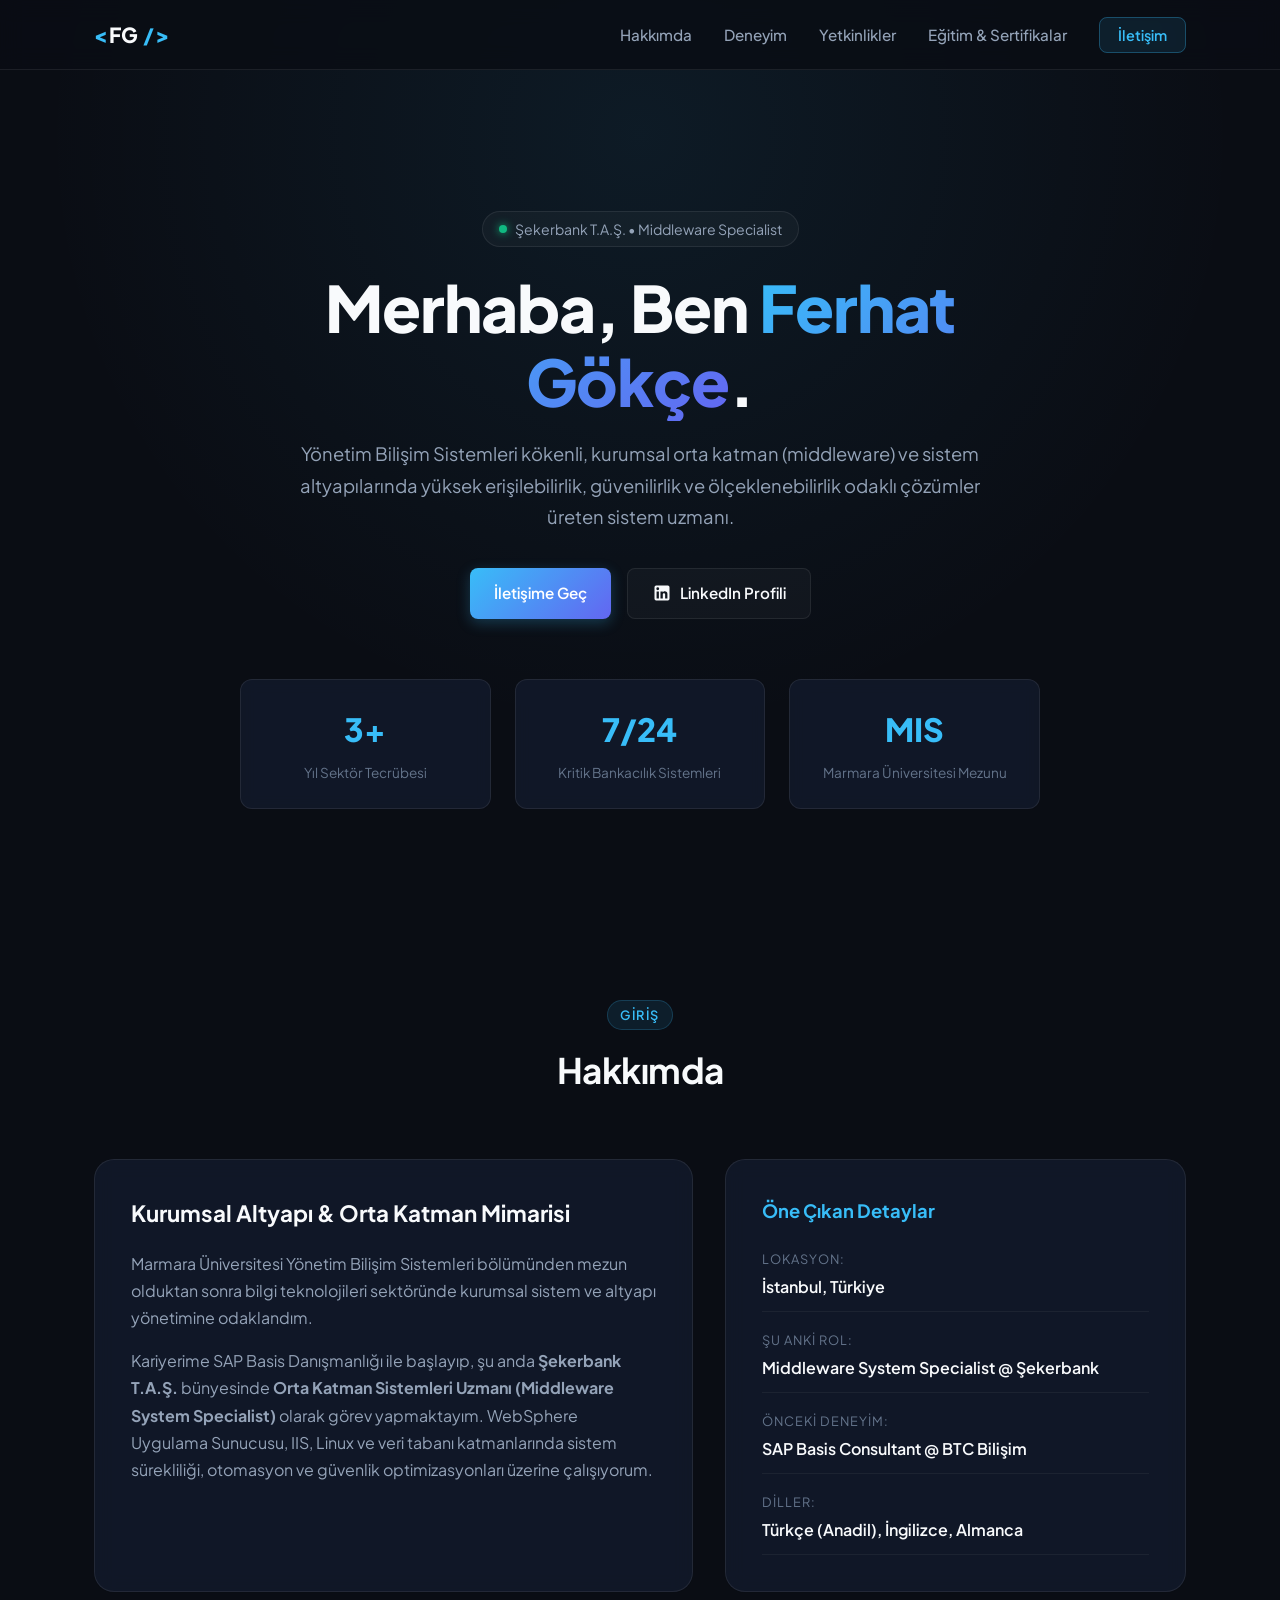
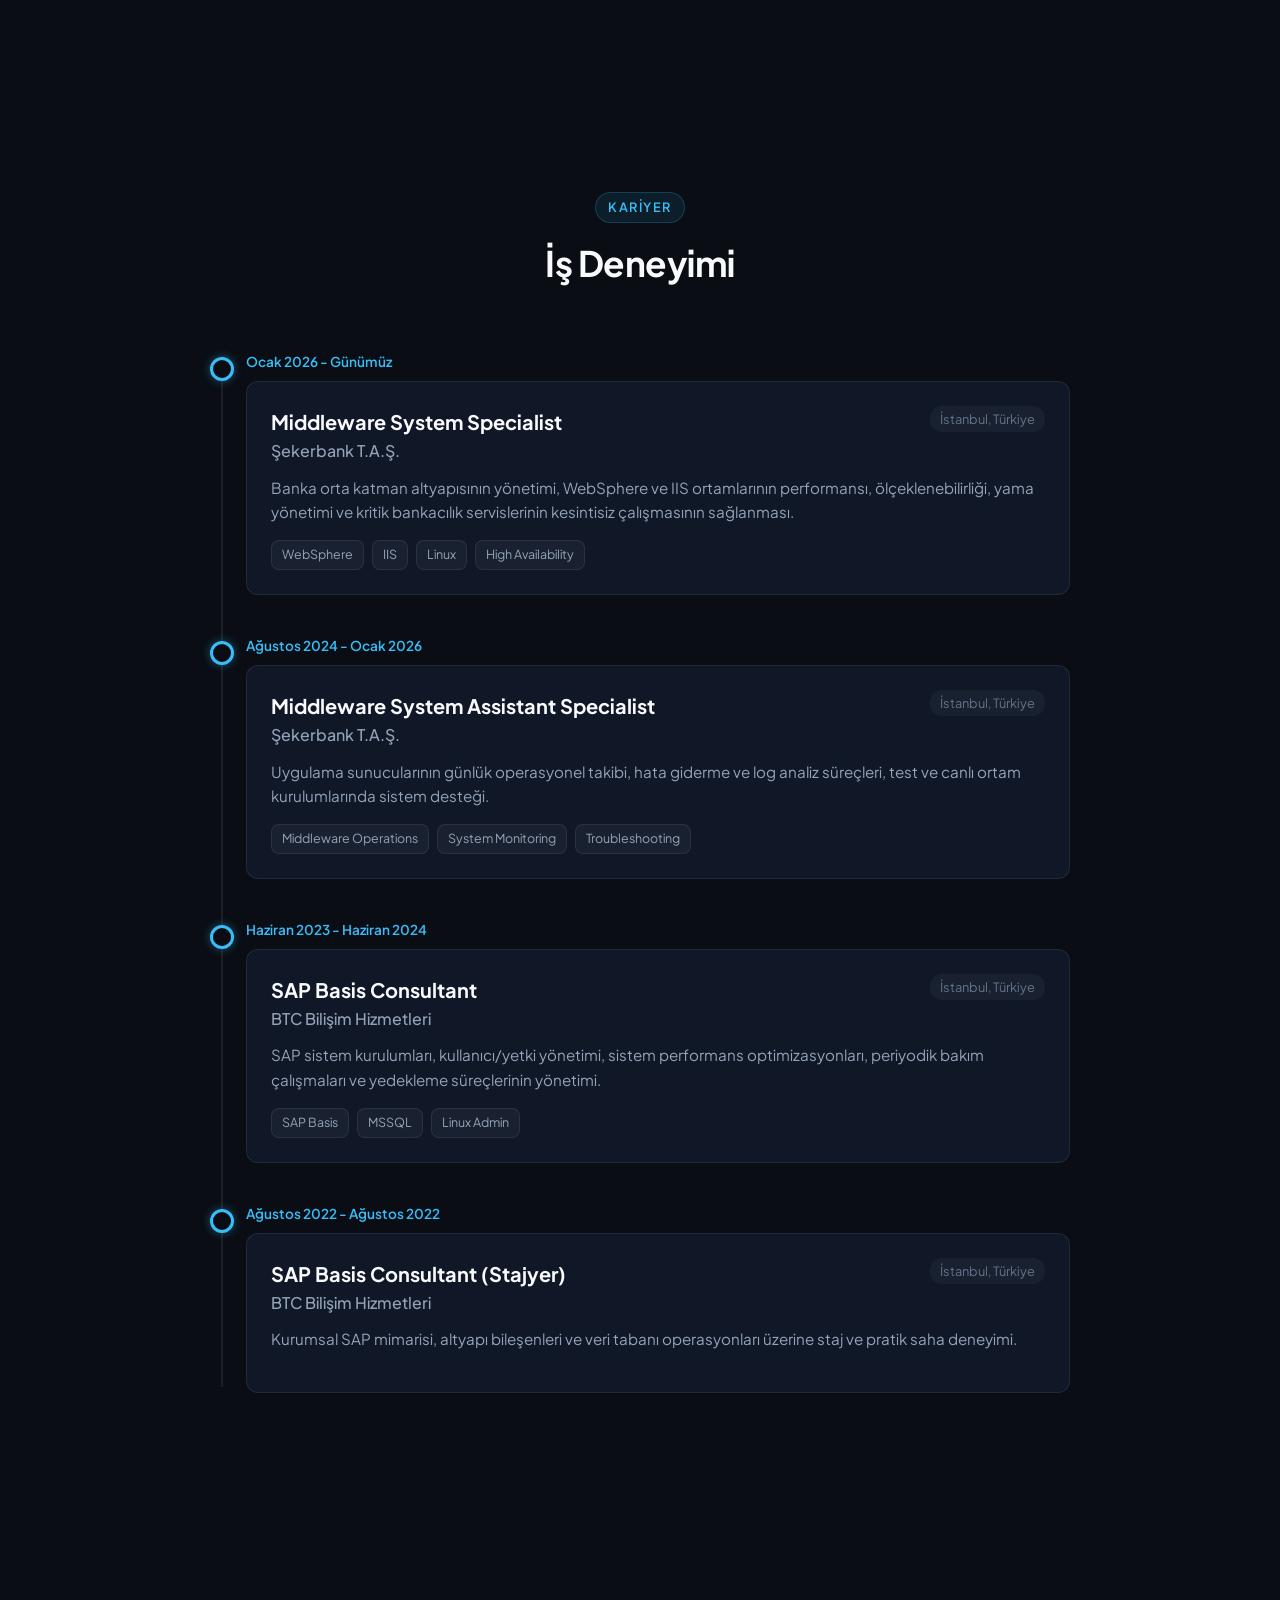
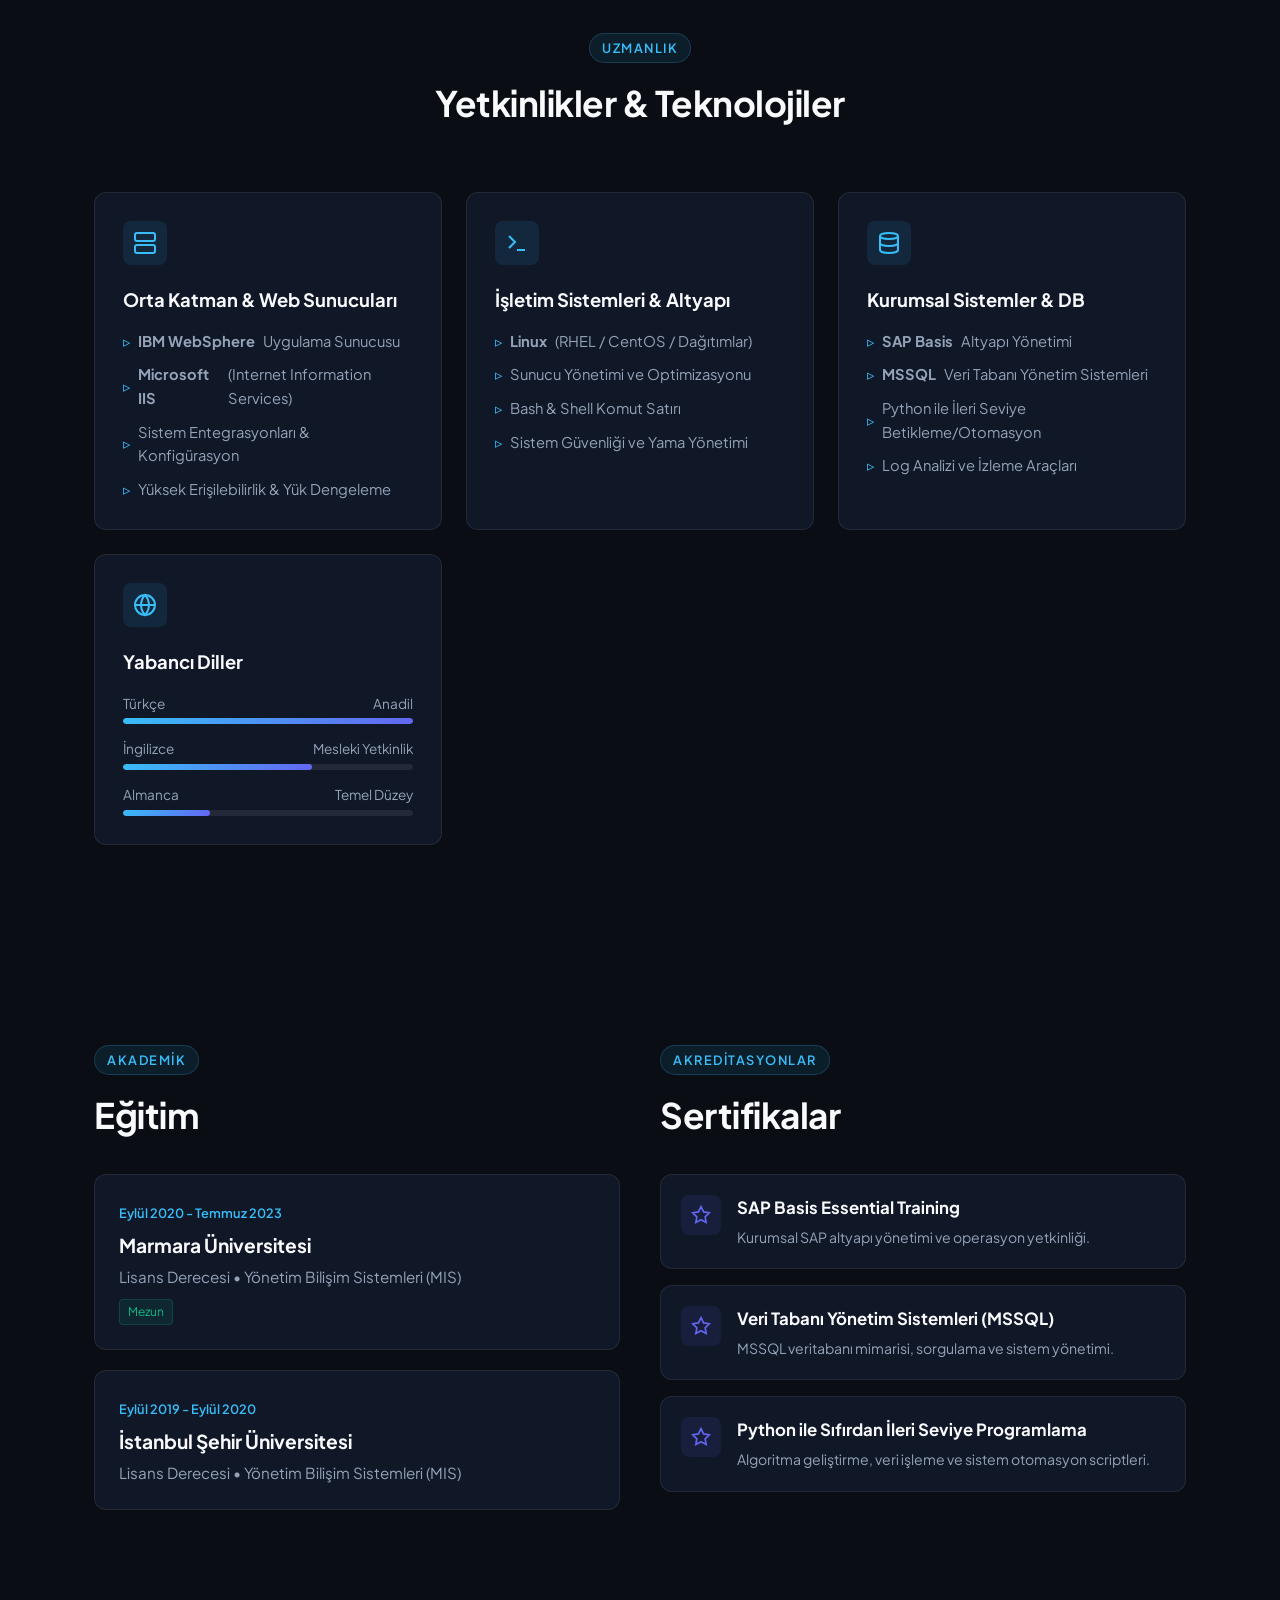
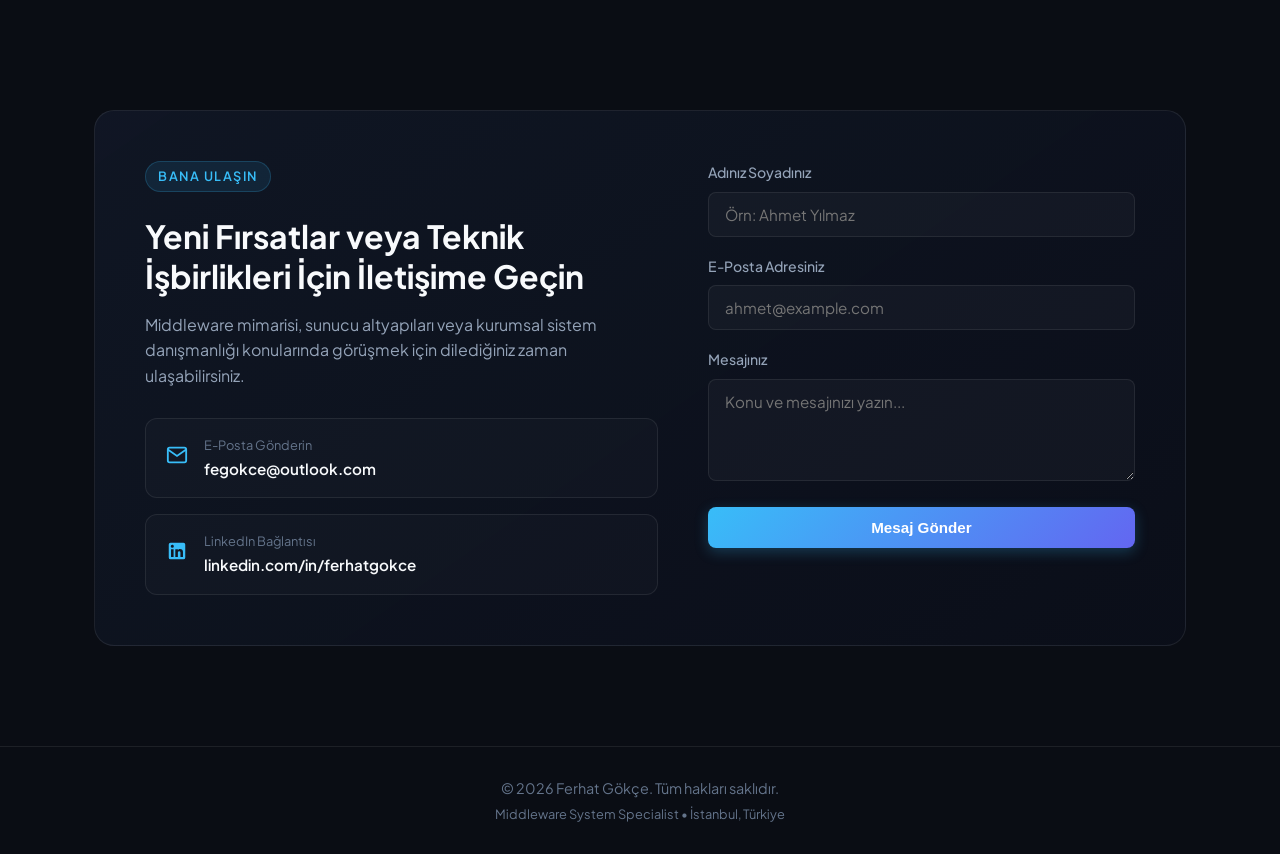
==== index.html @ 869f9108 "Add files via upload" ====
<!doctype html>
<html lang="tr">
  <head>
    <meta charset="UTF-8" />
    <meta name="viewport" content="width=device-width, initial-scale=1.0" />
    <title>Ferhat Gökçe | Middleware System Specialist</title>
    <meta
      name="description"
      content="Ferhat Gökçe - Middleware System Specialist & Altyapı Çözümleri Portfolyosu"
    />
    <link rel="stylesheet" href="style.css" />
    <link rel="preconnect" href="https://fonts.googleapis.com" />
    <link rel="preconnect" href="https://fonts.gstatic.com" crossorigin />
    <link
      href="https://fonts.googleapis.com/css2?family=Plus+Jakarta+Sans:wght@300;400;500;600;700;800&display=swap"
      rel="stylesheet"
    />
  </head>
  <body>
    <!-- Gezinme Çubuğu -->
    <header class="navbar" id="navbar">
      <div class="nav-container">
        <a href="#hero" class="logo">
          <span class="logo-accent">&lt;</span>FG<span class="logo-accent">
            /&gt;</span
          >
        </a>

        <nav class="nav-menu" id="nav-menu">
          <ul class="nav-list">
            <li><a href="#about" class="nav-link">Hakkımda</a></li>
            <li><a href="#experience" class="nav-link">Deneyim</a></li>
            <li><a href="#skills" class="nav-link">Yetkinlikler</a></li>
            <li>
              <a href="#education" class="nav-link">Eğitim & Sertifikalar</a>
            </li>
            <li><a href="#contact" class="nav-btn">İletişim</a></li>
          </ul>
        </nav>

        <button
          class="mobile-toggle"
          id="mobile-toggle"
          aria-label="Menüyü Aç/Kapat"
        >
          <span></span>
          <span></span>
          <span></span>
        </button>
      </div>
    </header>

    <!-- Giriş (Hero) Bölümü -->
    <section class="hero" id="hero">
      <div class="container hero-content">
        <div class="badge">
          <span class="badge-dot"></span> Şekerbank T.A.Ş. • Middleware
          Specialist
        </div>
        <h1 class="hero-title">
          Merhaba, Ben <span class="gradient-text">Ferhat Gökçe</span>.
        </h1>
        <p class="hero-subtitle">
          Yönetim Bilişim Sistemleri kökenli, kurumsal orta katman (middleware)
          ve sistem altyapılarında yüksek erişilebilirlik, güvenilirlik ve
          ölçeklenebilirlik odaklı çözümler üreten sistem uzmanı.
        </p>
        <div class="hero-actions">
          <a href="#contact" class="btn btn-primary">İletişime Geç</a>
          <a
            href="https://www.linkedin.com/in/ferhatgokce"
            target="_blank"
            rel="noopener noreferrer"
            class="btn btn-outline"
          >
            <svg width="20" height="20" viewBox="0 0 24 24" fill="currentColor">
              <path
                d="M19 3a2 2 0 0 1 2 2v14a2 2 0 0 1-2 2H5a2 2 0 0 1-2-2V5a2 2 0 0 1 2-2h14m-.5 15.5v-5.3a3.26 3.26 0 0 0-3.26-3.26c-.85 0-1.84.52-2.28 1.3v-1.11h-2.79v8.37h2.79v-4.93c0-.77.62-1.4 1.39-1.4a1.4 1.4 0 0 1 1.4 1.4v4.93h2.75M6.88 8.56a1.68 1.68 0 0 0 1.68-1.68c0-.93-.75-1.69-1.68-1.69a1.69 1.69 0 0 0-1.69 1.69c0 .93.76 1.68 1.69 1.68m1.39 9.94v-8.37H5.5v8.37h2.77z"
              />
            </svg>
            LinkedIn Profili
          </a>
        </div>
        <div class="hero-metrics">
          <div class="metric-card">
            <span class="metric-num">3+</span>
            <span class="metric-label">Yıl Sektör Tecrübesi</span>
          </div>
          <div class="metric-card">
            <span class="metric-num">7/24</span>
            <span class="metric-label">Kritik Bankacılık Sistemleri</span>
          </div>
          <div class="metric-card">
            <span class="metric-num">MIS</span>
            <span class="metric-label">Marmara Üniversitesi Mezunu</span>
          </div>
        </div>
      </div>
    </section>

    <!-- Hakkımda Bölümü -->
    <section class="section about" id="about">
      <div class="container">
        <div class="section-header">
          <span class="section-badge">Giriş</span>
          <h2 class="section-title">Hakkımda</h2>
        </div>
        <div class="about-grid">
          <div class="about-card highlight-card">
            <div class="card-glow"></div>
            <h3>Kurumsal Altyapı & Orta Katman Mimarisi</h3>
            <p>
              Marmara Üniversitesi Yönetim Bilişim Sistemleri bölümünden mezun
              olduktan sonra bilgi teknolojileri sektöründe kurumsal sistem ve
              altyapı yönetimine odaklandım.
            </p>
            <p>
              Kariyerime SAP Basis Danışmanlığı ile başlayıp, şu anda
              <strong>Şekerbank T.A.Ş.</strong> bünyesinde
              <strong
                >Orta Katman Sistemleri Uzmanı (Middleware System
                Specialist)</strong
              >
              olarak görev yapmaktayım. WebSphere Uygulama Sunucusu, IIS, Linux
              ve veri tabanı katmanlarında sistem sürekliliği, otomasyon ve
              güvenlik optimizasyonları üzerine çalışıyorum.
            </p>
          </div>
          <div class="about-card meta-card">
            <h4>Öne Çıkan Detaylar</h4>
            <ul class="meta-list">
              <li>
                <span class="meta-label">Lokasyon:</span>
                <span class="meta-value">İstanbul, Türkiye</span>
              </li>
              <li>
                <span class="meta-label">Şu Anki Rol:</span>
                <span class="meta-value"
                  >Middleware System Specialist @ Şekerbank</span
                >
              </li>
              <li>
                <span class="meta-label">Önceki Deneyim:</span>
                <span class="meta-value"
                  >SAP Basis Consultant @ BTC Bilişim</span
                >
              </li>
              <li>
                <span class="meta-label">Diller:</span>
                <span class="meta-value"
                  >Türkçe (Anadil), İngilizce, Almanca</span
                >
              </li>
            </ul>
          </div>
        </div>
      </div>
    </section>

    <!-- Deneyim Bölümü -->
    <section class="section experience" id="experience">
      <div class="container">
        <div class="section-header">
          <span class="section-badge">Kariyer</span>
          <h2 class="section-title">İş Deneyimi</h2>
        </div>

        <div class="timeline">
          <!-- Pozisyon 1 -->
          <div class="timeline-item">
            <div class="timeline-dot"></div>
            <div class="timeline-date">Ocak 2026 - Günümüz</div>
            <div class="timeline-card">
              <div class="timeline-header">
                <div>
                  <h3 class="role-title">Middleware System Specialist</h3>
                  <h4 class="company-name">Şekerbank T.A.Ş.</h4>
                </div>
                <span class="location-tag">İstanbul, Türkiye</span>
              </div>
              <p class="role-desc">
                Banka orta katman altyapısının yönetimi, WebSphere ve IIS
                ortamlarının performansı, ölçeklenebilirliği, yama yönetimi ve
                kritik bankacılık servislerinin kesintisiz çalışmasının
                sağlanması.
              </p>
              <div class="tag-cloud">
                <span>WebSphere</span>
                <span>IIS</span>
                <span>Linux</span>
                <span>High Availability</span>
              </div>
            </div>
          </div>

          <!-- Pozisyon 2 -->
          <div class="timeline-item">
            <div class="timeline-dot"></div>
            <div class="timeline-date">Ağustos 2024 - Ocak 2026</div>
            <div class="timeline-card">
              <div class="timeline-header">
                <div>
                  <h3 class="role-title">
                    Middleware System Assistant Specialist
                  </h3>
                  <h4 class="company-name">Şekerbank T.A.Ş.</h4>
                </div>
                <span class="location-tag">İstanbul, Türkiye</span>
              </div>
              <p class="role-desc">
                Uygulama sunucularının günlük operasyonel takibi, hata giderme
                ve log analiz süreçleri, test ve canlı ortam kurulumlarında
                sistem desteği.
              </p>
              <div class="tag-cloud">
                <span>Middleware Operations</span>
                <span>System Monitoring</span>
                <span>Troubleshooting</span>
              </div>
            </div>
          </div>

          <!-- Pozisyon 3 -->
          <div class="timeline-item">
            <div class="timeline-dot"></div>
            <div class="timeline-date">Haziran 2023 - Haziran 2024</div>
            <div class="timeline-card">
              <div class="timeline-header">
                <div>
                  <h3 class="role-title">SAP Basis Consultant</h3>
                  <h4 class="company-name">BTC Bilişim Hizmetleri</h4>
                </div>
                <span class="location-tag">İstanbul, Türkiye</span>
              </div>
              <p class="role-desc">
                SAP sistem kurulumları, kullanıcı/yetki yönetimi, sistem
                performans optimizasyonları, periyodik bakım çalışmaları ve
                yedekleme süreçlerinin yönetimi.
              </p>
              <div class="tag-cloud">
                <span>SAP Basis</span>
                <span>MSSQL</span>
                <span>Linux Admin</span>
              </div>
            </div>
          </div>

          <!-- Pozisyon 4 -->
          <div class="timeline-item">
            <div class="timeline-dot"></div>
            <div class="timeline-date">Ağustos 2022 - Ağustos 2022</div>
            <div class="timeline-card">
              <div class="timeline-header">
                <div>
                  <h3 class="role-title">SAP Basis Consultant (Stajyer)</h3>
                  <h4 class="company-name">BTC Bilişim Hizmetleri</h4>
                </div>
                <span class="location-tag">İstanbul, Türkiye</span>
              </div>
              <p class="role-desc">
                Kurumsal SAP mimarisi, altyapı bileşenleri ve veri tabanı
                operasyonları üzerine staj ve pratik saha deneyimi.
              </p>
            </div>
          </div>
        </div>
      </div>
    </section>

    <!-- Yetkinlikler Bölümü -->
    <section class="section skills" id="skills">
      <div class="container">
        <div class="section-header">
          <span class="section-badge">Uzmanlık</span>
          <h2 class="section-title">Yetkinlikler & Teknolojiler</h2>
        </div>

        <div class="skills-grid">
          <div class="skill-group">
            <div class="skill-icon">
              <svg
                width="24"
                height="24"
                fill="none"
                stroke="currentColor"
                stroke-width="2"
                viewBox="0 0 24 24"
              >
                <rect x="2" y="2" width="20" height="8" rx="2" ry="2"></rect>
                <rect x="2" y="14" width="20" height="8" rx="2" ry="2"></rect>
                <line x1="6" y1="6" x2="6.01" y2="6"></line>
                <line x1="6" y1="18" x2="6.01" y2="18"></line>
              </svg>
            </div>
            <h3>Orta Katman & Web Sunucuları</h3>
            <ul class="skill-items">
              <li><strong>IBM WebSphere</strong> Uygulama Sunucusu</li>
              <li>
                <strong>Microsoft IIS</strong> (Internet Information Services)
              </li>
              <li>Sistem Entegrasyonları & Konfigürasyon</li>
              <li>Yüksek Erişilebilirlik & Yük Dengeleme</li>
            </ul>
          </div>

          <div class="skill-group">
            <div class="skill-icon">
              <svg
                width="24"
                height="24"
                fill="none"
                stroke="currentColor"
                stroke-width="2"
                viewBox="0 0 24 24"
              >
                <path d="M4 17l6-6-6-6M12 19h8"></path>
              </svg>
            </div>
            <h3>İşletim Sistemleri & Altyapı</h3>
            <ul class="skill-items">
              <li><strong>Linux</strong> (RHEL / CentOS / Dağıtımlar)</li>
              <li>Sunucu Yönetimi ve Optimizasyonu</li>
              <li>Bash & Shell Komut Satırı</li>
              <li>Sistem Güvenliği ve Yama Yönetimi</li>
            </ul>
          </div>

          <div class="skill-group">
            <div class="skill-icon">
              <svg
                width="24"
                height="24"
                fill="none"
                stroke="currentColor"
                stroke-width="2"
                viewBox="0 0 24 24"
              >
                <ellipse cx="12" cy="5" rx="9" ry="3"></ellipse>
                <path d="M21 12c0 1.66-4 3-9 3s-9-1.34-9-3"></path>
                <path d="M3 5v14c0 1.66 4 3 9 3s9-1.34 9-3V5"></path>
              </svg>
            </div>
            <h3>Kurumsal Sistemler & DB</h3>
            <ul class="skill-items">
              <li><strong>SAP Basis</strong> Altyapı Yönetimi</li>
              <li><strong>MSSQL</strong> Veri Tabanı Yönetim Sistemleri</li>
              <li>Python ile İleri Seviye Betikleme/Otomasyon</li>
              <li>Log Analizi ve İzleme Araçları</li>
            </ul>
          </div>

          <div class="skill-group">
            <div class="skill-icon">
              <svg
                width="24"
                height="24"
                fill="none"
                stroke="currentColor"
                stroke-width="2"
                viewBox="0 0 24 24"
              >
                <circle cx="12" cy="12" r="10"></circle>
                <line x1="2" y1="12" x2="22" y2="12"></line>
                <path
                  d="M12 2a15.3 15.3 0 0 1 4 10 15.3 15.3 0 0 1-4 10 15.3 15.3 0 0 1-4-10 15.3 15.3 0 0 1 4-10z"
                ></path>
              </svg>
            </div>
            <h3>Yabancı Diller</h3>
            <div class="language-bars">
              <div class="lang-item">
                <div class="lang-info">
                  <span>Türkçe</span>
                  <span>Anadil</span>
                </div>
                <div class="progress-bar">
                  <div class="fill" style="width: 100%"></div>
                </div>
              </div>
              <div class="lang-item">
                <div class="lang-info">
                  <span>İngilizce</span>
                  <span>Mesleki Yetkinlik</span>
                </div>
                <div class="progress-bar">
                  <div class="fill" style="width: 65%"></div>
                </div>
              </div>
              <div class="lang-item">
                <div class="lang-info">
                  <span>Almanca</span>
                  <span>Temel Düzey</span>
                </div>
                <div class="progress-bar">
                  <div class="fill" style="width: 30%"></div>
                </div>
              </div>
            </div>
          </div>
        </div>
      </div>
    </section>

    <!-- Eğitim ve Sertifikalar Bölümü -->
    <section class="section education" id="education">
      <div class="container">
        <div class="edu-grid">
          <!-- Eğitim -->
          <div class="edu-column">
            <div class="section-header align-left">
              <span class="section-badge">Akademik</span>
              <h2 class="section-title">Eğitim</h2>
            </div>
            <div class="edu-cards">
              <div class="edu-card">
                <span class="edu-period">Eylül 2020 - Temmuz 2023</span>
                <h3>Marmara Üniversitesi</h3>
                <p class="edu-degree">
                  Lisans Derecesi • Yönetim Bilişim Sistemleri (MIS)
                </p>
                <span class="edu-badge">Mezun</span>
              </div>
              <div class="edu-card">
                <span class="edu-period">Eylül 2019 - Eylül 2020</span>
                <h3>İstanbul Şehir Üniversitesi</h3>
                <p class="edu-degree">
                  Lisans Derecesi • Yönetim Bilişim Sistemleri (MIS)
                </p>
              </div>
            </div>
          </div>

          <!-- Sertifikalar -->
          <div class="edu-column">
            <div class="section-header align-left">
              <span class="section-badge">Akreditasyonlar</span>
              <h2 class="section-title">Sertifikalar</h2>
            </div>
            <div class="cert-list">
              <div class="cert-item">
                <div class="cert-icon">
                  <svg
                    width="20"
                    height="20"
                    fill="none"
                    stroke="currentColor"
                    stroke-width="2"
                    viewBox="0 0 24 24"
                  >
                    <path
                      d="M12 2l3.09 6.26L22 9.27l-5 4.87 1.18 6.88L12 17.77l-6.18 3.25L7 14.14 2 9.27l6.91-1.01L12 2z"
                    ></path>
                  </svg>
                </div>
                <div>
                  <h4>SAP Basis Essential Training</h4>
                  <p>Kurumsal SAP altyapı yönetimi ve operasyon yetkinliği.</p>
                </div>
              </div>
              <div class="cert-item">
                <div class="cert-icon">
                  <svg
                    width="20"
                    height="20"
                    fill="none"
                    stroke="currentColor"
                    stroke-width="2"
                    viewBox="0 0 24 24"
                  >
                    <path
                      d="M12 2l3.09 6.26L22 9.27l-5 4.87 1.18 6.88L12 17.77l-6.18 3.25L7 14.14 2 9.27l6.91-1.01L12 2z"
                    ></path>
                  </svg>
                </div>
                <div>
                  <h4>Veri Tabanı Yönetim Sistemleri (MSSQL)</h4>
                  <p>
                    MSSQL veritabanı mimarisi, sorgulama ve sistem yönetimi.
                  </p>
                </div>
              </div>
              <div class="cert-item">
                <div class="cert-icon">
                  <svg
                    width="20"
                    height="20"
                    fill="none"
                    stroke="currentColor"
                    stroke-width="2"
                    viewBox="0 0 24 24"
                  >
                    <path
                      d="M12 2l3.09 6.26L22 9.27l-5 4.87 1.18 6.88L12 17.77l-6.18 3.25L7 14.14 2 9.27l6.91-1.01L12 2z"
                    ></path>
                  </svg>
                </div>
                <div>
                  <h4>Python ile Sıfırdan İleri Seviye Programlama</h4>
                  <p>
                    Algoritma geliştirme, veri işleme ve sistem otomasyon
                    scriptleri.
                  </p>
                </div>
              </div>
            </div>
          </div>
        </div>
      </div>
    </section>

    <!-- İletişim Bölümü -->
    <section class="section contact" id="contact">
      <div class="container">
        <div class="contact-box">
          <div class="contact-info">
            <span class="section-badge">Bana Ulaşın</span>
            <h2>
              Yeni Fırsatlar veya Teknik İşbirlikleri İçin İletişime Geçin
            </h2>
            <p>
              Middleware mimarisi, sunucu altyapıları veya kurumsal sistem
              danışmanlığı konularında görüşmek için dilediğiniz zaman
              ulaşabilirsiniz.
            </p>

            <div class="contact-methods">
              <a href="mailto:fegokce@outlook.com" class="contact-card">
                <div class="contact-card-icon">
                  <svg
                    width="22"
                    height="22"
                    fill="none"
                    stroke="currentColor"
                    stroke-width="2"
                    viewBox="0 0 24 24"
                  >
                    <path
                      d="M4 4h16c1.1 0 2 .9 2 2v12c0 1.1-.9 2-2 2H4c-1.1 0-2-.9-2-2V6c0-1.1.9-2 2-2z"
                    ></path>
                    <polyline points="22,6 12,13 2,6"></polyline>
                  </svg>
                </div>
                <div>
                  <span class="label">E-Posta Gönderin</span>
                  <span class="value">fegokce@outlook.com</span>
                </div>
              </a>

              <a
                href="https://www.linkedin.com/in/ferhatgokce"
                target="_blank"
                rel="noopener noreferrer"
                class="contact-card"
              >
                <div class="contact-card-icon">
                  <svg
                    width="22"
                    height="22"
                    fill="currentColor"
                    viewBox="0 0 24 24"
                  >
                    <path
                      d="M19 3a2 2 0 0 1 2 2v14a2 2 0 0 1-2 2H5a2 2 0 0 1-2-2V5a2 2 0 0 1 2-2h14m-.5 15.5v-5.3a3.26 3.26 0 0 0-3.26-3.26c-.85 0-1.84.52-2.28 1.3v-1.11h-2.79v8.37h2.79v-4.93c0-.77.62-1.4 1.39-1.4a1.4 1.4 0 0 1 1.4 1.4v4.93h2.75M6.88 8.56a1.68 1.68 0 0 0 1.68-1.68c0-.93-.75-1.69-1.68-1.69a1.69 1.69 0 0 0-1.69 1.69c0 .93.76 1.68 1.69 1.68m1.39 9.94v-8.37H5.5v8.37h2.77z"
                    />
                  </svg>
                </div>
                <div>
                  <span class="label">LinkedIn Bağlantısı</span>
                  <span class="value">linkedin.com/in/ferhatgokce</span>
                </div>
              </a>
            </div>
          </div>

          <form
            class="contact-form"
            onsubmit="
              event.preventDefault();
              alert(
                'Mesajınız için teşekkürler! (Form mailto/backend entegrasyonuna hazırdır)',
              );
            "
          >
            <div class="form-group">
              <label for="name">Adınız Soyadınız</label>
              <input
                type="text"
                id="name"
                placeholder="Örn: Ahmet Yılmaz"
                required
              />
            </div>
            <div class="form-group">
              <label for="email">E-Posta Adresiniz</label>
              <input
                type="email"
                id="email"
                placeholder="ahmet@example.com"
                required
              />
            </div>
            <div class="form-group">
              <label for="message">Mesajınız</label>
              <textarea
                id="message"
                rows="4"
                placeholder="Konu ve mesajınızı yazın..."
                required
              ></textarea>
            </div>
            <button type="submit" class="btn btn-primary full-width">
              Mesaj Gönder
            </button>
          </form>
        </div>
      </div>
    </section>

    <!-- Alt Bilgi (Footer) -->
    <footer class="footer">
      <div class="container footer-content">
        <p>© 2026 Ferhat Gökçe. Tüm hakları saklıdır.</p>
        <p class="footer-sub">
          Middleware System Specialist • İstanbul, Türkiye
        </p>
      </div>
    </footer>

    <script src="script.js"></script>
  </body>
</html>
---- style.css ----
:root {
  --bg-primary: #0a0d14;
  --bg-secondary: #111726;
  --bg-card: rgba(19, 27, 46, 0.75);
  --border-color: rgba(255, 255, 255, 0.08);
  --border-hover: rgba(56, 189, 248, 0.4);

  --text-primary: #f8fafc;
  --text-secondary: #94a3b8;
  --text-muted: #64748b;

  --accent-cyan: #38bdf8;
  --accent-indigo: #6366f1;
  --accent-gradient: linear-gradient(135deg, #38bdf8 0%, #6366f1 100%);

  --font-sans: "Plus Jakarta Sans", system-ui, -apple-system, sans-serif;
  --radius-sm: 8px;
  --radius-md: 12px;
  --radius-lg: 20px;
  --transition: all 0.25s cubic-bezier(0.16, 1, 0.3, 1);
}

* {
  margin: 0;
  padding: 0;
  box-sizing: border-box;
}

html {
  scroll-behavior: smooth;
  font-size: 16px;
}

body {
  background-color: var(--bg-primary);
  color: var(--text-primary);
  font-family: var(--font-sans);
  line-height: 1.6;
  overflow-x: hidden;
  -webkit-font-smoothing: antialiased;
}

.container {
  width: 100%;
  max-width: 1140px;
  margin: 0 auto;
  padding: 0 24px;
}

/* Tipografi & Bileşenler */
.gradient-text {
  background: var(--accent-gradient);
  -webkit-background-clip: text; /* WebKit/Chromium ve Safari için */
  background-clip: text; /* Standart CSS kuralı (editörün beklediği satır) */
  -webkit-text-fill-color: transparent;
  color: transparent; /* Desteklemeyen durumlarda şeffaf metin yedeği */
}

.section {
  padding: 100px 0;
  position: relative;
}

.section-header {
  text-align: center;
  margin-bottom: 60px;
}

.section-header.align-left {
  text-align: left;
  margin-bottom: 30px;
}

.section-badge {
  display: inline-block;
  font-size: 0.8rem;
  font-weight: 600;
  text-transform: uppercase;
  letter-spacing: 1.5px;
  color: var(--accent-cyan);
  margin-bottom: 12px;
  padding: 4px 12px;
  background: rgba(56, 189, 248, 0.1);
  border: 1px solid rgba(56, 189, 248, 0.2);
  border-radius: 20px;
}

.section-title {
  font-size: 2.2rem;
  font-weight: 700;
  color: var(--text-primary);
  letter-spacing: -0.5px;
}

/* Butonlar */
.btn {
  display: inline-flex;
  align-items: center;
  gap: 8px;
  padding: 12px 24px;
  font-size: 0.95rem;
  font-weight: 600;
  text-decoration: none;
  border-radius: var(--radius-sm);
  transition: var(--transition);
  cursor: pointer;
}

.btn-primary {
  background: var(--accent-gradient);
  color: #fff;
  border: none;
  box-shadow: 0 4px 14px rgba(56, 189, 248, 0.25);
}

.btn-primary:hover {
  box-shadow: 0 6px 20px rgba(56, 189, 248, 0.4);
  transform: translateY(-2px);
}

.btn-outline {
  background: rgba(255, 255, 255, 0.03);
  color: var(--text-primary);
  border: 1px solid var(--border-color);
}

.btn-outline:hover {
  background: rgba(255, 255, 255, 0.08);
  border-color: var(--accent-cyan);
  transform: translateY(-2px);
}

/* Navbar */
.navbar {
  position: fixed;
  top: 0;
  left: 0;
  width: 100%;
  z-index: 1000;
  background: rgba(10, 13, 20, 0.85);
  backdrop-filter: blur(12px);
  border-bottom: 1px solid var(--border-color);
  transition: var(--transition);
}

.nav-container {
  max-width: 1140px;
  margin: 0 auto;
  padding: 18px 24px;
  display: flex;
  justify-content: space-between;
  align-items: center;
}

.logo {
  font-size: 1.3rem;
  font-weight: 800;
  color: var(--text-primary);
  text-decoration: none;
  letter-spacing: 0.5px;
}

.logo-accent {
  color: var(--accent-cyan);
}

.nav-list {
  display: flex;
  list-style: none;
  align-items: center;
  gap: 32px;
}

.nav-link {
  color: var(--text-secondary);
  text-decoration: none;
  font-size: 0.95rem;
  font-weight: 500;
  transition: var(--transition);
}

.nav-link:hover,
.nav-link.active {
  color: var(--accent-cyan);
}

.nav-btn {
  padding: 8px 18px;
  background: rgba(56, 189, 248, 0.1);
  color: var(--accent-cyan);
  border: 1px solid rgba(56, 189, 248, 0.3);
  border-radius: var(--radius-sm);
  text-decoration: none;
  font-weight: 600;
  font-size: 0.9rem;
  transition: var(--transition);
}

.nav-btn:hover {
  background: var(--accent-cyan);
  color: #0b0f19;
}

.mobile-toggle {
  display: none;
  background: none;
  border: none;
  cursor: pointer;
  flex-direction: column;
  gap: 5px;
}

.mobile-toggle span {
  width: 24px;
  height: 2px;
  background: var(--text-primary);
  transition: var(--transition);
}

/* Hero Section */
.hero {
  min-height: 100vh;
  display: flex;
  align-items: center;
  padding-top: 120px;
  position: relative;
  background: radial-gradient(
    circle at 50% 15%,
    rgba(56, 189, 248, 0.08) 0%,
    transparent 60%
  );
}

.hero-content {
  display: flex;
  flex-direction: column;
  align-items: center;
  text-align: center;
}

.badge {
  display: inline-flex;
  align-items: center;
  gap: 8px;
  padding: 6px 16px;
  background: rgba(255, 255, 255, 0.03);
  border: 1px solid var(--border-color);
  border-radius: 30px;
  font-size: 0.88rem;
  color: var(--text-secondary);
  margin-bottom: 24px;
}

.badge-dot {
  width: 8px;
  height: 8px;
  border-radius: 50%;
  background: #10b981;
  box-shadow: 0 0 8px #10b981;
}

.hero-title {
  font-size: clamp(2.4rem, 5vw, 4rem);
  font-weight: 800;
  line-height: 1.15;
  letter-spacing: -1px;
  max-width: 850px;
  margin-bottom: 20px;
}

.hero-subtitle {
  font-size: 1.15rem;
  color: var(--text-secondary);
  max-width: 680px;
  line-height: 1.7;
  margin-bottom: 36px;
}

.hero-actions {
  display: flex;
  gap: 16px;
  margin-bottom: 60px;
}

.hero-metrics {
  display: grid;
  grid-template-columns: repeat(3, 1fr);
  gap: 24px;
  width: 100%;
  max-width: 800px;
}

.metric-card {
  background: var(--bg-card);
  border: 1px solid var(--border-color);
  padding: 24px;
  border-radius: var(--radius-md);
  text-align: center;
  backdrop-filter: blur(8px);
}

.metric-num {
  display: block;
  font-size: 2rem;
  font-weight: 800;
  color: var(--accent-cyan);
  margin-bottom: 4px;
}

.metric-label {
  font-size: 0.85rem;
  color: var(--text-muted);
}

/* Hakkımda (About) */
.about-grid {
  display: grid;
  grid-template-columns: 1.3fr 1fr;
  gap: 32px;
}

.about-card {
  background: var(--bg-card);
  border: 1px solid var(--border-color);
  border-radius: var(--radius-lg);
  padding: 36px;
  position: relative;
  backdrop-filter: blur(10px);
}

.about-card h3 {
  font-size: 1.4rem;
  margin-bottom: 18px;
  color: var(--text-primary);
}

.about-card p {
  color: var(--text-secondary);
  margin-bottom: 16px;
  line-height: 1.7;
}

.meta-card h4 {
  font-size: 1.15rem;
  margin-bottom: 24px;
  color: var(--accent-cyan);
}

.meta-list {
  list-style: none;
  display: flex;
  flex-direction: column;
  gap: 18px;
}

.meta-list li {
  display: flex;
  flex-direction: column;
  gap: 4px;
  border-bottom: 1px solid rgba(255, 255, 255, 0.05);
  padding-bottom: 12px;
}

.meta-label {
  font-size: 0.8rem;
  text-transform: uppercase;
  letter-spacing: 1px;
  color: var(--text-muted);
}

.meta-value {
  font-size: 1rem;
  font-weight: 600;
  color: var(--text-primary);
}

/* Deneyim (Experience) Zaman Çizelgesi */
.timeline {
  position: relative;
  max-width: 860px;
  margin: 0 auto;
  padding-left: 36px;
}

.timeline::before {
  content: "";
  position: absolute;
  left: 11px;
  top: 6px;
  bottom: 6px;
  width: 2px;
  background: var(--border-color);
}

.timeline-item {
  position: relative;
  margin-bottom: 40px;
}

.timeline-dot {
  position: absolute;
  left: -36px;
  top: 6px;
  width: 24px;
  height: 24px;
  border-radius: 50%;
  background: var(--bg-primary);
  border: 3px solid var(--accent-cyan);
  box-shadow: 0 0 10px rgba(56, 189, 248, 0.4);
}

.timeline-date {
  font-size: 0.85rem;
  font-weight: 600;
  color: var(--accent-cyan);
  margin-bottom: 8px;
}

.timeline-card {
  background: var(--bg-card);
  border: 1px solid var(--border-color);
  border-radius: var(--radius-md);
  padding: 24px;
  transition: var(--transition);
}

.timeline-card:hover {
  border-color: var(--border-hover);
  transform: translateX(4px);
}

.timeline-header {
  display: flex;
  justify-content: space-between;
  align-items: flex-start;
  margin-bottom: 12px;
}

.role-title {
  font-size: 1.25rem;
  font-weight: 700;
  color: var(--text-primary);
}

.company-name {
  font-size: 1rem;
  color: var(--text-secondary);
  font-weight: 500;
}

.location-tag {
  font-size: 0.8rem;
  color: var(--text-muted);
  background: rgba(255, 255, 255, 0.04);
  padding: 3px 10px;
  border-radius: 12px;
}

.role-desc {
  color: var(--text-secondary);
  font-size: 0.95rem;
  line-height: 1.6;
  margin-bottom: 16px;
}

.tag-cloud {
  display: flex;
  flex-wrap: wrap;
  gap: 8px;
}

.tag-cloud span {
  font-size: 0.78rem;
  padding: 4px 10px;
  background: rgba(255, 255, 255, 0.04);
  border: 1px solid var(--border-color);
  border-radius: var(--radius-sm);
  color: var(--text-secondary);
}

/* Yetkinlikler (Skills) */
.skills-grid {
  display: grid;
  grid-template-columns: repeat(auto-fit, minmax(260px, 1fr));
  gap: 24px;
}

.skill-group {
  background: var(--bg-card);
  border: 1px solid var(--border-color);
  border-radius: var(--radius-md);
  padding: 28px;
  transition: var(--transition);
}

.skill-group:hover {
  border-color: var(--border-hover);
  transform: translateY(-4px);
}

.skill-icon {
  width: 44px;
  height: 44px;
  display: flex;
  align-items: center;
  justify-content: center;
  background: rgba(56, 189, 248, 0.1);
  color: var(--accent-cyan);
  border-radius: var(--radius-sm);
  margin-bottom: 20px;
}

.skill-group h3 {
  font-size: 1.15rem;
  margin-bottom: 16px;
  color: var(--text-primary);
}

.skill-items {
  list-style: none;
  display: flex;
  flex-direction: column;
  gap: 10px;
}

.skill-items li {
  font-size: 0.92rem;
  color: var(--text-secondary);
  display: flex;
  align-items: center;
  gap: 8px;
}

.skill-items li::before {
  content: "▹";
  color: var(--accent-cyan);
}

/* Diller Çubukları */
.language-bars {
  display: flex;
  flex-direction: column;
  gap: 14px;
  margin-top: 10px;
}

.lang-info {
  display: flex;
  justify-content: space-between;
  font-size: 0.85rem;
  margin-bottom: 4px;
  color: var(--text-secondary);
}

.progress-bar {
  width: 100%;
  height: 6px;
  background: rgba(255, 255, 255, 0.08);
  border-radius: 10px;
  overflow: hidden;
}

.progress-bar .fill {
  height: 100%;
  background: var(--accent-gradient);
  border-radius: 10px;
}

/* Eğitim & Sertifikalar */
.edu-grid {
  display: grid;
  grid-template-columns: 1fr 1fr;
  gap: 40px;
}

.edu-cards {
  display: flex;
  flex-direction: column;
  gap: 20px;
}

.edu-card {
  background: var(--bg-card);
  border: 1px solid var(--border-color);
  border-radius: var(--radius-md);
  padding: 24px;
}

.edu-period {
  font-size: 0.8rem;
  color: var(--accent-cyan);
  font-weight: 600;
}

.edu-card h3 {
  font-size: 1.2rem;
  margin: 6px 0 4px;
  color: var(--text-primary);
}

.edu-degree {
  font-size: 0.95rem;
  color: var(--text-secondary);
}

.edu-badge {
  display: inline-block;
  margin-top: 10px;
  font-size: 0.75rem;
  padding: 2px 8px;
  background: rgba(16, 185, 129, 0.1);
  color: #10b981;
  border-radius: 4px;
  border: 1px solid rgba(16, 185, 129, 0.2);
}

.cert-list {
  display: flex;
  flex-direction: column;
  gap: 16px;
}

.cert-item {
  display: flex;
  gap: 16px;
  align-items: flex-start;
  background: var(--bg-card);
  border: 1px solid var(--border-color);
  border-radius: var(--radius-md);
  padding: 20px;
}

.cert-icon {
  background: rgba(99, 102, 241, 0.1);
  color: var(--accent-indigo);
  padding: 10px;
  border-radius: var(--radius-sm);
  display: flex;
  align-items: center;
  justify-content: center;
}

.cert-item h4 {
  font-size: 1.05rem;
  color: var(--text-primary);
  margin-bottom: 4px;
}

.cert-item p {
  font-size: 0.88rem;
  color: var(--text-secondary);
}

/* İletişim (Contact) */
.contact-box {
  background: linear-gradient(
    145deg,
    rgba(17, 23, 38, 0.9),
    rgba(11, 15, 25, 0.95)
  );
  border: 1px solid var(--border-color);
  border-radius: var(--radius-lg);
  padding: 50px;
  display: grid;
  grid-template-columns: 1.2fr 1fr;
  gap: 50px;
}

.contact-info h2 {
  font-size: 2rem;
  font-weight: 700;
  margin: 12px 0 16px;
  line-height: 1.25;
}

.contact-info p {
  color: var(--text-secondary);
  margin-bottom: 30px;
  font-size: 1rem;
}

.contact-methods {
  display: flex;
  flex-direction: column;
  gap: 16px;
}

.contact-card {
  display: flex;
  align-items: center;
  gap: 16px;
  padding: 16px 20px;
  background: rgba(255, 255, 255, 0.02);
  border: 1px solid var(--border-color);
  border-radius: var(--radius-md);
  text-decoration: none;
  color: var(--text-primary);
  transition: var(--transition);
}

.contact-card:hover {
  border-color: var(--accent-cyan);
  background: rgba(56, 189, 248, 0.05);
  transform: translateY(-2px);
}

.contact-card-icon {
  color: var(--accent-cyan);
}

.contact-card .label {
  display: block;
  font-size: 0.8rem;
  color: var(--text-muted);
}

.contact-card .value {
  font-weight: 600;
  font-size: 0.95rem;
}

/* Form */
.contact-form {
  display: flex;
  flex-direction: column;
  gap: 18px;
}

.form-group {
  display: flex;
  flex-direction: column;
  gap: 8px;
}

.form-group label {
  font-size: 0.88rem;
  font-weight: 500;
  color: var(--text-secondary);
}

.form-group input,
.form-group textarea {
  background: rgba(255, 255, 255, 0.03);
  border: 1px solid var(--border-color);
  border-radius: var(--radius-sm);
  padding: 12px 16px;
  color: var(--text-primary);
  font-family: inherit;
  font-size: 0.95rem;
  outline: none;
  transition: var(--transition);
}

.form-group input:focus,
.form-group textarea:focus {
  border-color: var(--accent-cyan);
  box-shadow: 0 0 0 3px rgba(56, 189, 248, 0.15);
}

.full-width {
  width: 100%;
  justify-content: center;
  margin-top: 8px;
}

/* Footer */
.footer {
  border-top: 1px solid var(--border-color);
  padding: 30px 0;
  background: var(--bg-primary);
  text-align: center;
}

.footer-content p {
  font-size: 0.9rem;
  color: var(--text-muted);
}

.footer-sub {
  font-size: 0.8rem !important;
  margin-top: 4px;
}

/* Mobil Uyumluluk (Responsive) */
@media (max-width: 900px) {
  .about-grid,
  .edu-grid,
  .contact-box {
    grid-template-columns: 1fr;
    gap: 30px;
  }

  .hero-metrics {
    grid-template-columns: 1fr;
  }

  .contact-box {
    padding: 30px 24px;
  }
}

@media (max-width: 768px) {
  .mobile-toggle {
    display: flex;
  }

  .nav-menu {
    position: fixed;
    top: 70px;
    left: 0;
    width: 100%;
    background: var(--bg-primary);
    border-bottom: 1px solid var(--border-color);
    padding: 24px;
    transform: translateY(-150%);
    transition: transform 0.3s ease-in-out;
  }

  .nav-menu.open {
    transform: translateY(0);
  }

  .nav-list {
    flex-direction: column;
    align-items: flex-start;
    gap: 20px;
  }

  .nav-btn {
    width: 100%;
    text-align: center;
  }

  .hero-title {
    font-size: 2.2rem;
  }

  .section {
    padding: 70px 0;
  }
}
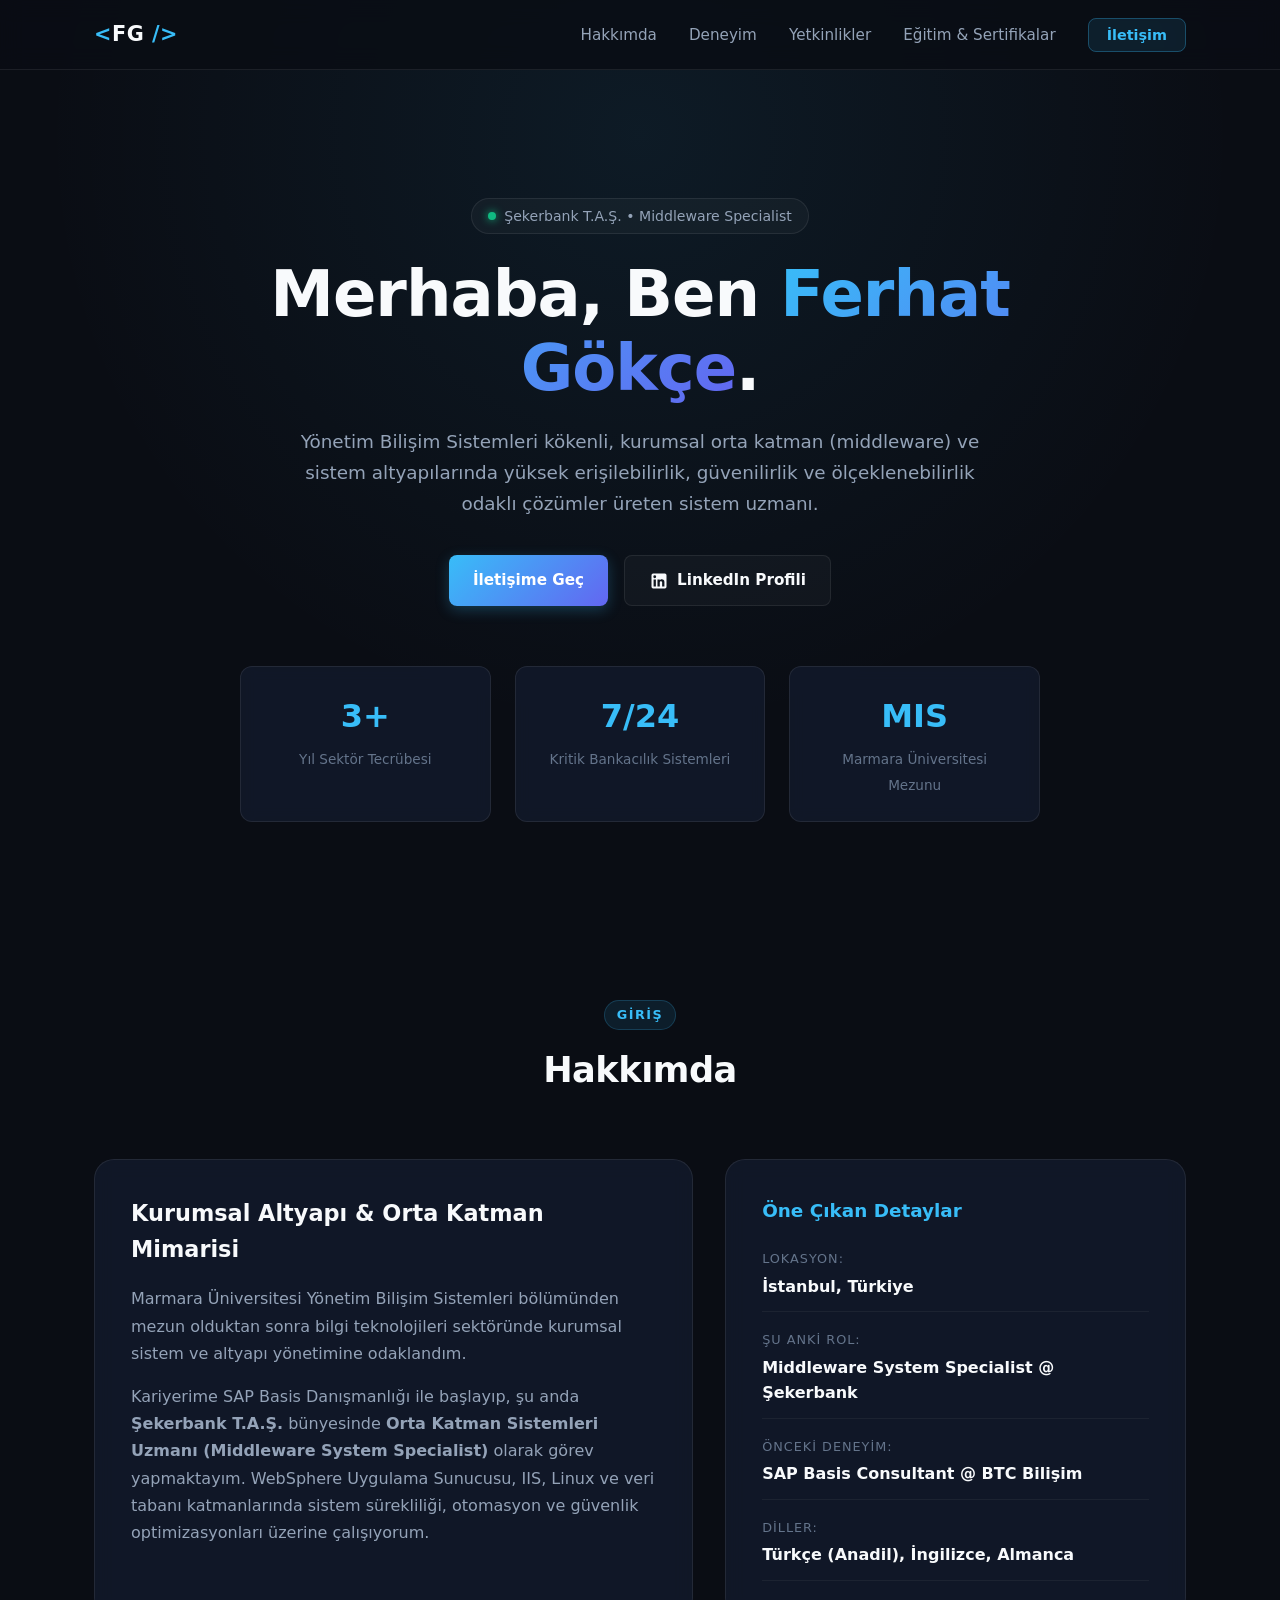
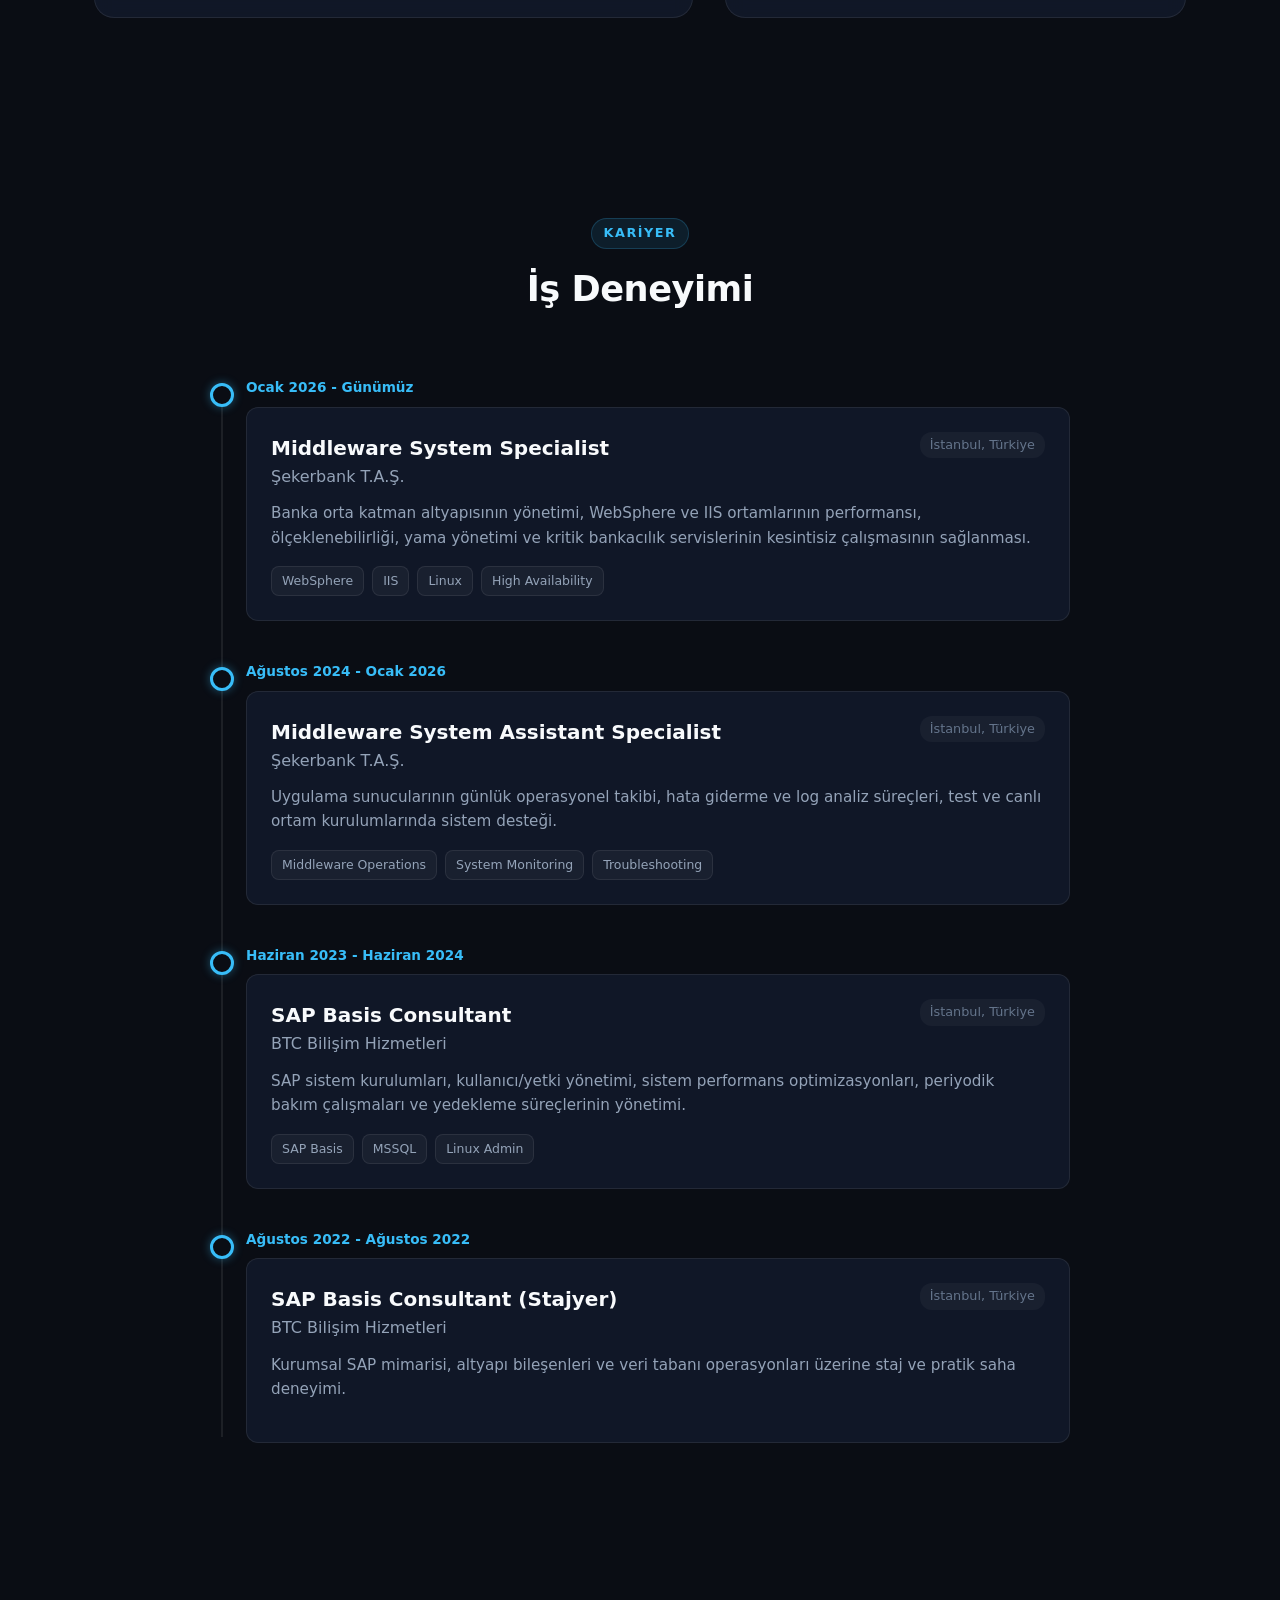
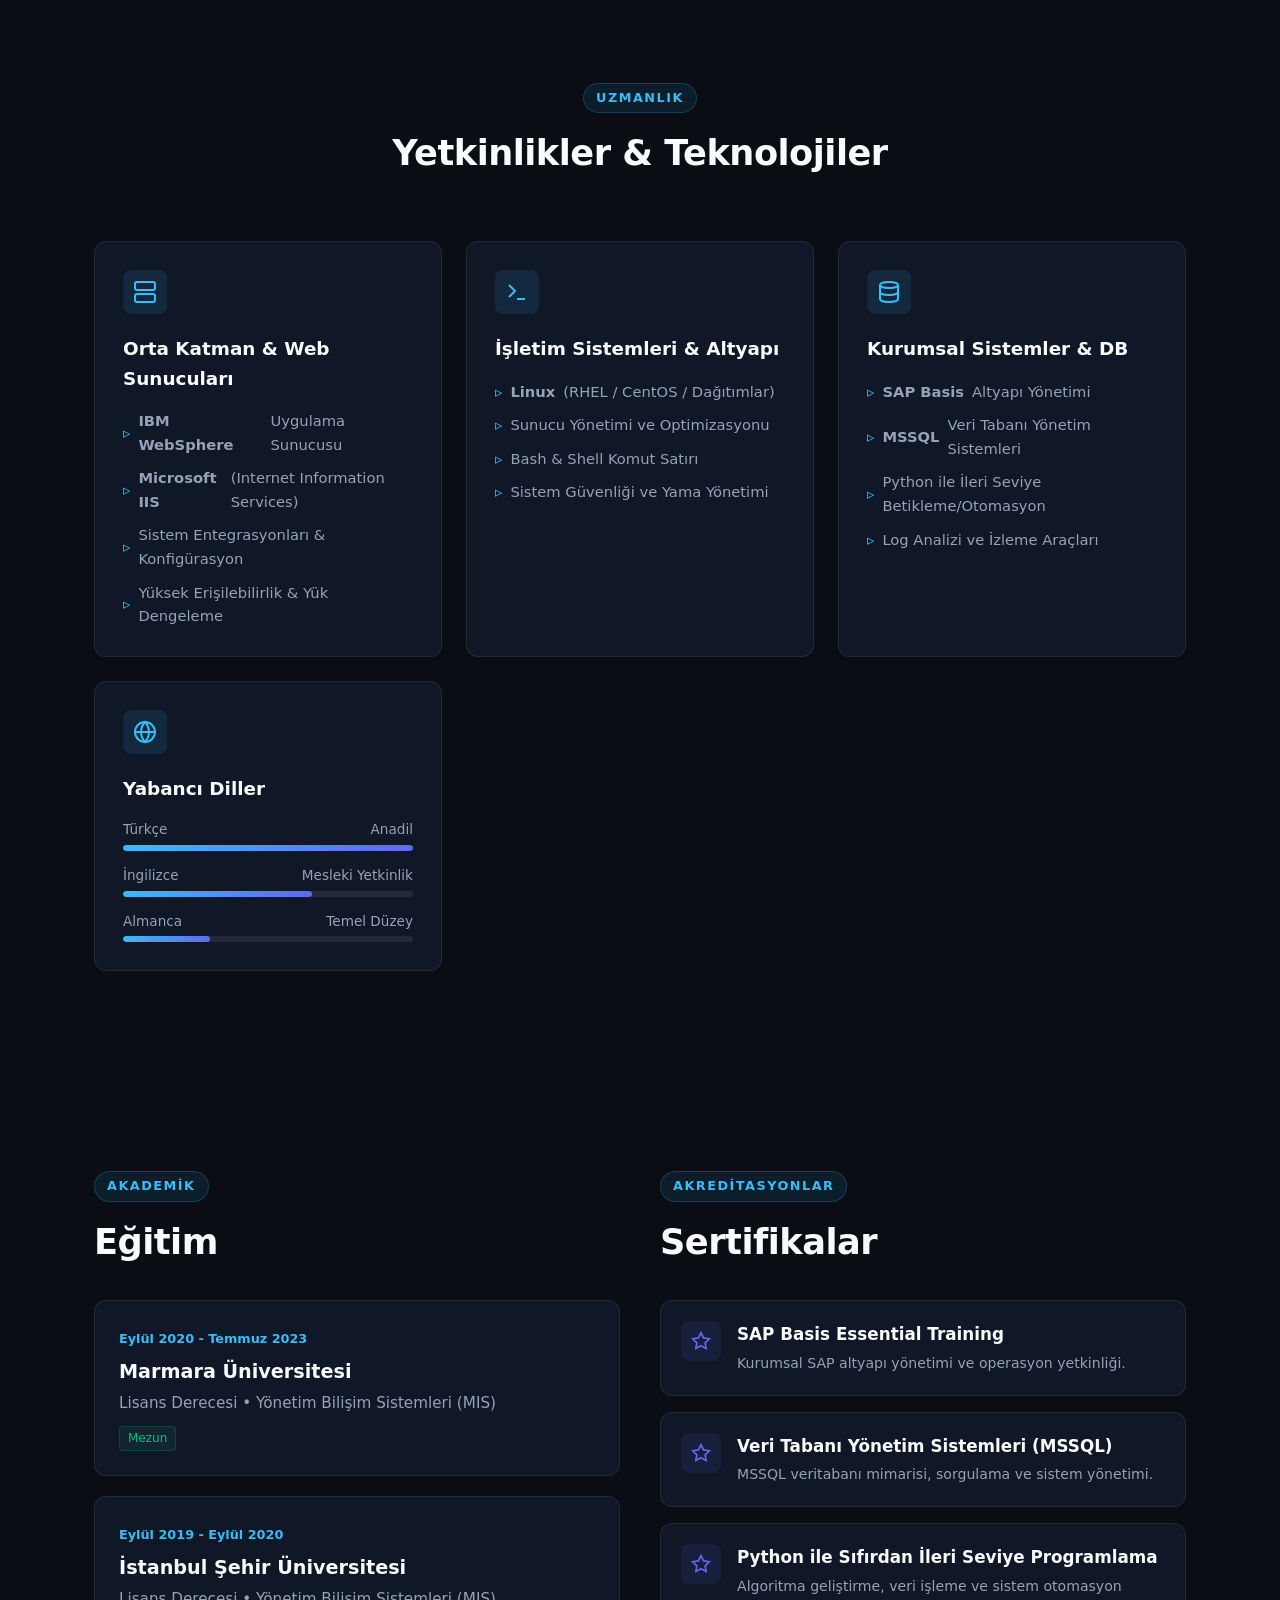
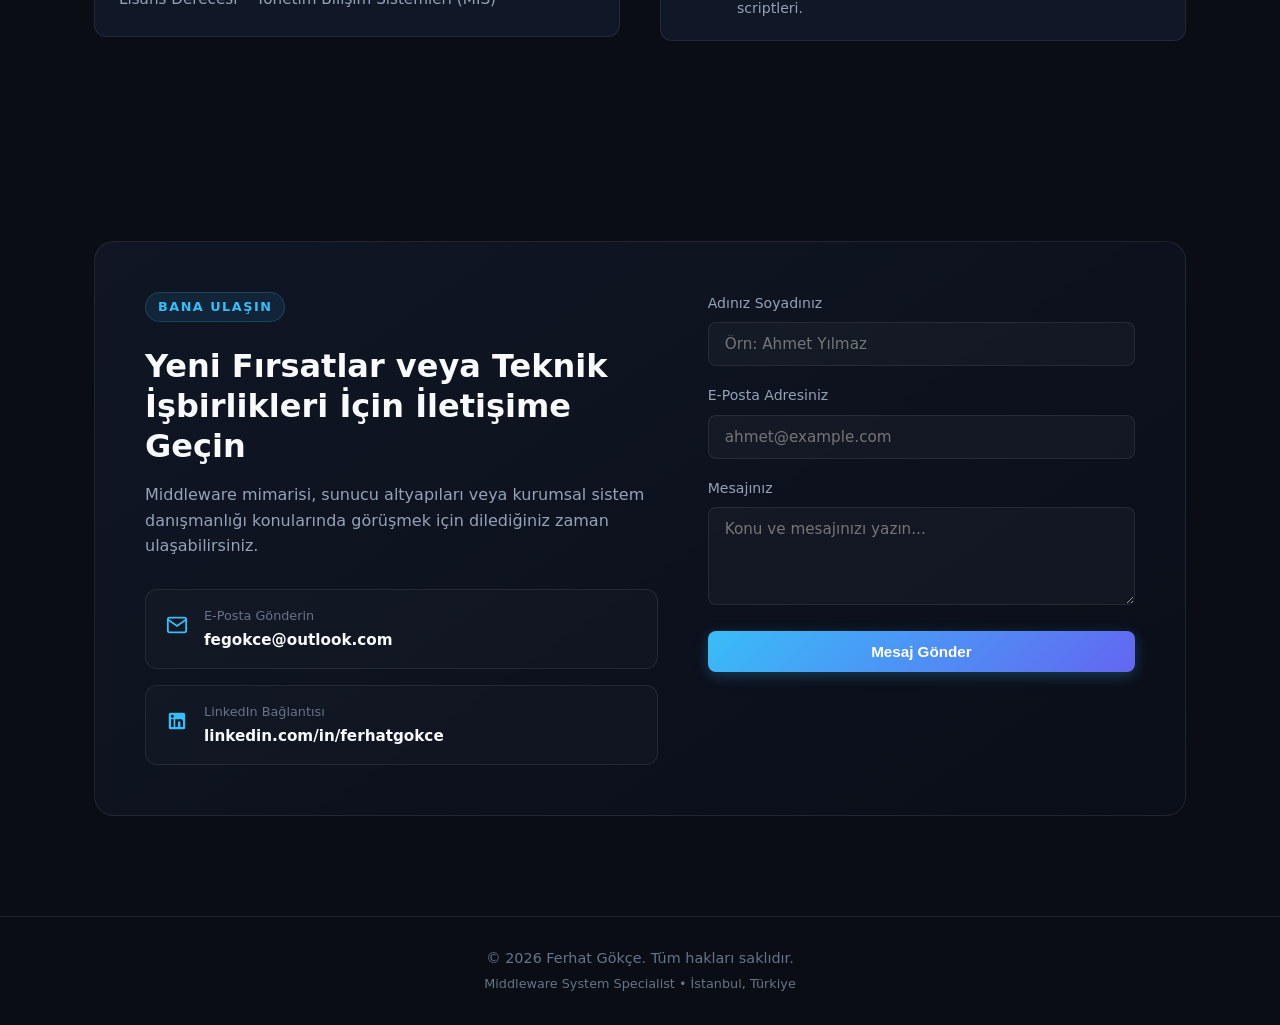
==== commit afe99460: "Update print statement from 'Hello' to 'Goodbye'" ====
--- a/index.html
+++ b/index.html
@@ -8,6 +8,19 @@
       name="description"
       content="Ferhat Gökçe - Middleware System Specialist & Altyapı Çözümleri Portfolyosu"
     />
+
+    <!-- Statik Güvenlik Politikaları (CSP, Gizlilik ve İzinler) -->
+    <meta
+      http-equiv="Content-Security-Policy"
+      content="default-src 'self'; script-src 'self' 'unsafe-inline'; style-src 'self' 'unsafe-inline' https://fonts.googleapis.com; font-src 'self' https://fonts.gstatic.com; connect-src 'self' https://formsubmit.co; img-src 'self' data:; object-src 'none'; base-uri 'self';"
+    />
+    <meta http-equiv="X-Content-Type-Options" content="nosniff" />
+    <meta name="referrer" content="strict-origin-when-cross-origin" />
+    <meta
+      http-equiv="Permissions-Policy"
+      content="camera=(), microphone=(), geolocation=(), payment=()"
+    />
+
     <link rel="stylesheet" href="style.css" />
     <link rel="preconnect" href="https://fonts.googleapis.com" />
     <link rel="preconnect" href="https://fonts.gstatic.com" crossorigin />
@@ -166,7 +179,6 @@
         </div>
 
         <div class="timeline">
-          <!-- Pozisyon 1 -->
           <div class="timeline-item">
             <div class="timeline-dot"></div>
             <div class="timeline-date">Ocak 2026 - Günümüz</div>
@@ -193,7 +205,6 @@
             </div>
           </div>
 
-          <!-- Pozisyon 2 -->
           <div class="timeline-item">
             <div class="timeline-dot"></div>
             <div class="timeline-date">Ağustos 2024 - Ocak 2026</div>
@@ -220,7 +231,6 @@
             </div>
           </div>
 
-          <!-- Pozisyon 3 -->
           <div class="timeline-item">
             <div class="timeline-dot"></div>
             <div class="timeline-date">Haziran 2023 - Haziran 2024</div>
@@ -245,7 +255,6 @@
             </div>
           </div>
 
-          <!-- Pozisyon 4 -->
           <div class="timeline-item">
             <div class="timeline-dot"></div>
             <div class="timeline-date">Ağustos 2022 - Ağustos 2022</div>
@@ -405,7 +414,6 @@
     <section class="section education" id="education">
       <div class="container">
         <div class="edu-grid">
-          <!-- Eğitim -->
           <div class="edu-column">
             <div class="section-header align-left">
               <span class="section-badge">Akademik</span>
@@ -430,7 +438,6 @@
             </div>
           </div>
 
-          <!-- Sertifikalar -->
           <div class="edu-column">
             <div class="section-header align-left">
               <span class="section-badge">Akreditasyonlar</span>
@@ -572,21 +579,32 @@
             </div>
           </div>
 
-          <form
-            class="contact-form"
-            onsubmit="
-              event.preventDefault();
-              alert(
-                'Mesajınız için teşekkürler! (Form mailto/backend entegrasyonuna hazırdır)',
-              );
-            "
-          >
+          <!-- İletişim Formu (Anti-bot ve XSS korumalı) -->
+          <form class="contact-form" id="contact-form" autocomplete="on">
+            <input type="hidden" name="_captcha" value="false" />
+            <input
+              type="hidden"
+              name="_subject"
+              value="Portfolyo Web Sitesinden Yeni Mesaj!"
+            />
+            <!-- Honeypot Bot Tuzağı -->
+            <input
+              type="text"
+              name="_honey"
+              id="honey-field"
+              style="display: none !important"
+              tabindex="-1"
+              autocomplete="off"
+            />
+
             <div class="form-group">
               <label for="name">Adınız Soyadınız</label>
               <input
                 type="text"
                 id="name"
+                name="name"
                 placeholder="Örn: Ahmet Yılmaz"
+                maxlength="70"
                 required
               />
             </div>
@@ -595,7 +613,9 @@
               <input
                 type="email"
                 id="email"
+                name="email"
                 placeholder="ahmet@example.com"
+                maxlength="100"
                 required
               />
             </div>
@@ -603,12 +623,18 @@
               <label for="message">Mesajınız</label>
               <textarea
                 id="message"
+                name="message"
                 rows="4"
                 placeholder="Konu ve mesajınızı yazın..."
+                maxlength="2000"
                 required
               ></textarea>
             </div>
-            <button type="submit" class="btn btn-primary full-width">
+            <button
+              type="submit"
+              id="submit-btn"
+              class="btn btn-primary full-width"
+            >
               Mesaj Gönder
             </button>
           </form>
--- a/style.css
+++ b/style.css
@@ -1,841 +1,841 @@
-:root {
-  --bg-primary: #0a0d14;
-  --bg-secondary: #111726;
-  --bg-card: rgba(19, 27, 46, 0.75);
-  --border-color: rgba(255, 255, 255, 0.08);
-  --border-hover: rgba(56, 189, 248, 0.4);
-
-  --text-primary: #f8fafc;
-  --text-secondary: #94a3b8;
-  --text-muted: #64748b;
-
-  --accent-cyan: #38bdf8;
-  --accent-indigo: #6366f1;
-  --accent-gradient: linear-gradient(135deg, #38bdf8 0%, #6366f1 100%);
-
-  --font-sans: "Plus Jakarta Sans", system-ui, -apple-system, sans-serif;
-  --radius-sm: 8px;
-  --radius-md: 12px;
-  --radius-lg: 20px;
-  --transition: all 0.25s cubic-bezier(0.16, 1, 0.3, 1);
-}
-
-* {
-  margin: 0;
-  padding: 0;
-  box-sizing: border-box;
-}
-
-html {
-  scroll-behavior: smooth;
-  font-size: 16px;
-}
-
-body {
-  background-color: var(--bg-primary);
-  color: var(--text-primary);
-  font-family: var(--font-sans);
-  line-height: 1.6;
-  overflow-x: hidden;
-  -webkit-font-smoothing: antialiased;
-}
-
-.container {
-  width: 100%;
-  max-width: 1140px;
-  margin: 0 auto;
-  padding: 0 24px;
-}
-
-/* Tipografi & Bileşenler */
-.gradient-text {
-  background: var(--accent-gradient);
-  -webkit-background-clip: text; /* WebKit/Chromium ve Safari için */
-  background-clip: text; /* Standart CSS kuralı (editörün beklediği satır) */
-  -webkit-text-fill-color: transparent;
-  color: transparent; /* Desteklemeyen durumlarda şeffaf metin yedeği */
-}
-
-.section {
-  padding: 100px 0;
-  position: relative;
-}
-
-.section-header {
-  text-align: center;
-  margin-bottom: 60px;
-}
-
-.section-header.align-left {
-  text-align: left;
-  margin-bottom: 30px;
-}
-
-.section-badge {
-  display: inline-block;
-  font-size: 0.8rem;
-  font-weight: 600;
-  text-transform: uppercase;
-  letter-spacing: 1.5px;
-  color: var(--accent-cyan);
-  margin-bottom: 12px;
-  padding: 4px 12px;
-  background: rgba(56, 189, 248, 0.1);
-  border: 1px solid rgba(56, 189, 248, 0.2);
-  border-radius: 20px;
-}
-
-.section-title {
-  font-size: 2.2rem;
-  font-weight: 700;
-  color: var(--text-primary);
-  letter-spacing: -0.5px;
-}
-
-/* Butonlar */
-.btn {
-  display: inline-flex;
-  align-items: center;
-  gap: 8px;
-  padding: 12px 24px;
-  font-size: 0.95rem;
-  font-weight: 600;
-  text-decoration: none;
-  border-radius: var(--radius-sm);
-  transition: var(--transition);
-  cursor: pointer;
-}
-
-.btn-primary {
-  background: var(--accent-gradient);
-  color: #fff;
-  border: none;
-  box-shadow: 0 4px 14px rgba(56, 189, 248, 0.25);
-}
-
-.btn-primary:hover {
-  box-shadow: 0 6px 20px rgba(56, 189, 248, 0.4);
-  transform: translateY(-2px);
-}
-
-.btn-outline {
-  background: rgba(255, 255, 255, 0.03);
-  color: var(--text-primary);
-  border: 1px solid var(--border-color);
-}
-
-.btn-outline:hover {
-  background: rgba(255, 255, 255, 0.08);
-  border-color: var(--accent-cyan);
-  transform: translateY(-2px);
-}
-
-/* Navbar */
-.navbar {
-  position: fixed;
-  top: 0;
-  left: 0;
-  width: 100%;
-  z-index: 1000;
-  background: rgba(10, 13, 20, 0.85);
-  backdrop-filter: blur(12px);
-  border-bottom: 1px solid var(--border-color);
-  transition: var(--transition);
-}
-
-.nav-container {
-  max-width: 1140px;
-  margin: 0 auto;
-  padding: 18px 24px;
-  display: flex;
-  justify-content: space-between;
-  align-items: center;
-}
-
-.logo {
-  font-size: 1.3rem;
-  font-weight: 800;
-  color: var(--text-primary);
-  text-decoration: none;
-  letter-spacing: 0.5px;
-}
-
-.logo-accent {
-  color: var(--accent-cyan);
-}
-
-.nav-list {
-  display: flex;
-  list-style: none;
-  align-items: center;
-  gap: 32px;
-}
-
-.nav-link {
-  color: var(--text-secondary);
-  text-decoration: none;
-  font-size: 0.95rem;
-  font-weight: 500;
-  transition: var(--transition);
-}
-
-.nav-link:hover,
-.nav-link.active {
-  color: var(--accent-cyan);
-}
-
-.nav-btn {
-  padding: 8px 18px;
-  background: rgba(56, 189, 248, 0.1);
-  color: var(--accent-cyan);
-  border: 1px solid rgba(56, 189, 248, 0.3);
-  border-radius: var(--radius-sm);
-  text-decoration: none;
-  font-weight: 600;
-  font-size: 0.9rem;
-  transition: var(--transition);
-}
-
-.nav-btn:hover {
-  background: var(--accent-cyan);
-  color: #0b0f19;
-}
-
-.mobile-toggle {
-  display: none;
-  background: none;
-  border: none;
-  cursor: pointer;
-  flex-direction: column;
-  gap: 5px;
-}
-
-.mobile-toggle span {
-  width: 24px;
-  height: 2px;
-  background: var(--text-primary);
-  transition: var(--transition);
-}
-
-/* Hero Section */
-.hero {
-  min-height: 100vh;
-  display: flex;
-  align-items: center;
-  padding-top: 120px;
-  position: relative;
-  background: radial-gradient(
-    circle at 50% 15%,
-    rgba(56, 189, 248, 0.08) 0%,
-    transparent 60%
-  );
-}
-
-.hero-content {
-  display: flex;
-  flex-direction: column;
-  align-items: center;
-  text-align: center;
-}
-
-.badge {
-  display: inline-flex;
-  align-items: center;
-  gap: 8px;
-  padding: 6px 16px;
-  background: rgba(255, 255, 255, 0.03);
-  border: 1px solid var(--border-color);
-  border-radius: 30px;
-  font-size: 0.88rem;
-  color: var(--text-secondary);
-  margin-bottom: 24px;
-}
-
-.badge-dot {
-  width: 8px;
-  height: 8px;
-  border-radius: 50%;
-  background: #10b981;
-  box-shadow: 0 0 8px #10b981;
-}
-
-.hero-title {
-  font-size: clamp(2.4rem, 5vw, 4rem);
-  font-weight: 800;
-  line-height: 1.15;
-  letter-spacing: -1px;
-  max-width: 850px;
-  margin-bottom: 20px;
-}
-
-.hero-subtitle {
-  font-size: 1.15rem;
-  color: var(--text-secondary);
-  max-width: 680px;
-  line-height: 1.7;
-  margin-bottom: 36px;
-}
-
-.hero-actions {
-  display: flex;
-  gap: 16px;
-  margin-bottom: 60px;
-}
-
-.hero-metrics {
-  display: grid;
-  grid-template-columns: repeat(3, 1fr);
-  gap: 24px;
-  width: 100%;
-  max-width: 800px;
-}
-
-.metric-card {
-  background: var(--bg-card);
-  border: 1px solid var(--border-color);
-  padding: 24px;
-  border-radius: var(--radius-md);
-  text-align: center;
-  backdrop-filter: blur(8px);
-}
-
-.metric-num {
-  display: block;
-  font-size: 2rem;
-  font-weight: 800;
-  color: var(--accent-cyan);
-  margin-bottom: 4px;
-}
-
-.metric-label {
-  font-size: 0.85rem;
-  color: var(--text-muted);
-}
-
-/* Hakkımda (About) */
-.about-grid {
-  display: grid;
-  grid-template-columns: 1.3fr 1fr;
-  gap: 32px;
-}
-
-.about-card {
-  background: var(--bg-card);
-  border: 1px solid var(--border-color);
-  border-radius: var(--radius-lg);
-  padding: 36px;
-  position: relative;
-  backdrop-filter: blur(10px);
-}
-
-.about-card h3 {
-  font-size: 1.4rem;
-  margin-bottom: 18px;
-  color: var(--text-primary);
-}
-
-.about-card p {
-  color: var(--text-secondary);
-  margin-bottom: 16px;
-  line-height: 1.7;
-}
-
-.meta-card h4 {
-  font-size: 1.15rem;
-  margin-bottom: 24px;
-  color: var(--accent-cyan);
-}
-
-.meta-list {
-  list-style: none;
-  display: flex;
-  flex-direction: column;
-  gap: 18px;
-}
-
-.meta-list li {
-  display: flex;
-  flex-direction: column;
-  gap: 4px;
-  border-bottom: 1px solid rgba(255, 255, 255, 0.05);
-  padding-bottom: 12px;
-}
-
-.meta-label {
-  font-size: 0.8rem;
-  text-transform: uppercase;
-  letter-spacing: 1px;
-  color: var(--text-muted);
-}
-
-.meta-value {
-  font-size: 1rem;
-  font-weight: 600;
-  color: var(--text-primary);
-}
-
-/* Deneyim (Experience) Zaman Çizelgesi */
-.timeline {
-  position: relative;
-  max-width: 860px;
-  margin: 0 auto;
-  padding-left: 36px;
-}
-
-.timeline::before {
-  content: "";
-  position: absolute;
-  left: 11px;
-  top: 6px;
-  bottom: 6px;
-  width: 2px;
-  background: var(--border-color);
-}
-
-.timeline-item {
-  position: relative;
-  margin-bottom: 40px;
-}
-
-.timeline-dot {
-  position: absolute;
-  left: -36px;
-  top: 6px;
-  width: 24px;
-  height: 24px;
-  border-radius: 50%;
-  background: var(--bg-primary);
-  border: 3px solid var(--accent-cyan);
-  box-shadow: 0 0 10px rgba(56, 189, 248, 0.4);
-}
-
-.timeline-date {
-  font-size: 0.85rem;
-  font-weight: 600;
-  color: var(--accent-cyan);
-  margin-bottom: 8px;
-}
-
-.timeline-card {
-  background: var(--bg-card);
-  border: 1px solid var(--border-color);
-  border-radius: var(--radius-md);
-  padding: 24px;
-  transition: var(--transition);
-}
-
-.timeline-card:hover {
-  border-color: var(--border-hover);
-  transform: translateX(4px);
-}
-
-.timeline-header {
-  display: flex;
-  justify-content: space-between;
-  align-items: flex-start;
-  margin-bottom: 12px;
-}
-
-.role-title {
-  font-size: 1.25rem;
-  font-weight: 700;
-  color: var(--text-primary);
-}
-
-.company-name {
-  font-size: 1rem;
-  color: var(--text-secondary);
-  font-weight: 500;
-}
-
-.location-tag {
-  font-size: 0.8rem;
-  color: var(--text-muted);
-  background: rgba(255, 255, 255, 0.04);
-  padding: 3px 10px;
-  border-radius: 12px;
-}
-
-.role-desc {
-  color: var(--text-secondary);
-  font-size: 0.95rem;
-  line-height: 1.6;
-  margin-bottom: 16px;
-}
-
-.tag-cloud {
-  display: flex;
-  flex-wrap: wrap;
-  gap: 8px;
-}
-
-.tag-cloud span {
-  font-size: 0.78rem;
-  padding: 4px 10px;
-  background: rgba(255, 255, 255, 0.04);
-  border: 1px solid var(--border-color);
-  border-radius: var(--radius-sm);
-  color: var(--text-secondary);
-}
-
-/* Yetkinlikler (Skills) */
-.skills-grid {
-  display: grid;
-  grid-template-columns: repeat(auto-fit, minmax(260px, 1fr));
-  gap: 24px;
-}
-
-.skill-group {
-  background: var(--bg-card);
-  border: 1px solid var(--border-color);
-  border-radius: var(--radius-md);
-  padding: 28px;
-  transition: var(--transition);
-}
-
-.skill-group:hover {
-  border-color: var(--border-hover);
-  transform: translateY(-4px);
-}
-
-.skill-icon {
-  width: 44px;
-  height: 44px;
-  display: flex;
-  align-items: center;
-  justify-content: center;
-  background: rgba(56, 189, 248, 0.1);
-  color: var(--accent-cyan);
-  border-radius: var(--radius-sm);
-  margin-bottom: 20px;
-}
-
-.skill-group h3 {
-  font-size: 1.15rem;
-  margin-bottom: 16px;
-  color: var(--text-primary);
-}
-
-.skill-items {
-  list-style: none;
-  display: flex;
-  flex-direction: column;
-  gap: 10px;
-}
-
-.skill-items li {
-  font-size: 0.92rem;
-  color: var(--text-secondary);
-  display: flex;
-  align-items: center;
-  gap: 8px;
-}
-
-.skill-items li::before {
-  content: "▹";
-  color: var(--accent-cyan);
-}
-
-/* Diller Çubukları */
-.language-bars {
-  display: flex;
-  flex-direction: column;
-  gap: 14px;
-  margin-top: 10px;
-}
-
-.lang-info {
-  display: flex;
-  justify-content: space-between;
-  font-size: 0.85rem;
-  margin-bottom: 4px;
-  color: var(--text-secondary);
-}
-
-.progress-bar {
-  width: 100%;
-  height: 6px;
-  background: rgba(255, 255, 255, 0.08);
-  border-radius: 10px;
-  overflow: hidden;
-}
-
-.progress-bar .fill {
-  height: 100%;
-  background: var(--accent-gradient);
-  border-radius: 10px;
-}
-
-/* Eğitim & Sertifikalar */
-.edu-grid {
-  display: grid;
-  grid-template-columns: 1fr 1fr;
-  gap: 40px;
-}
-
-.edu-cards {
-  display: flex;
-  flex-direction: column;
-  gap: 20px;
-}
-
-.edu-card {
-  background: var(--bg-card);
-  border: 1px solid var(--border-color);
-  border-radius: var(--radius-md);
-  padding: 24px;
-}
-
-.edu-period {
-  font-size: 0.8rem;
-  color: var(--accent-cyan);
-  font-weight: 600;
-}
-
-.edu-card h3 {
-  font-size: 1.2rem;
-  margin: 6px 0 4px;
-  color: var(--text-primary);
-}
-
-.edu-degree {
-  font-size: 0.95rem;
-  color: var(--text-secondary);
-}
-
-.edu-badge {
-  display: inline-block;
-  margin-top: 10px;
-  font-size: 0.75rem;
-  padding: 2px 8px;
-  background: rgba(16, 185, 129, 0.1);
-  color: #10b981;
-  border-radius: 4px;
-  border: 1px solid rgba(16, 185, 129, 0.2);
-}
-
-.cert-list {
-  display: flex;
-  flex-direction: column;
-  gap: 16px;
-}
-
-.cert-item {
-  display: flex;
-  gap: 16px;
-  align-items: flex-start;
-  background: var(--bg-card);
-  border: 1px solid var(--border-color);
-  border-radius: var(--radius-md);
-  padding: 20px;
-}
-
-.cert-icon {
-  background: rgba(99, 102, 241, 0.1);
-  color: var(--accent-indigo);
-  padding: 10px;
-  border-radius: var(--radius-sm);
-  display: flex;
-  align-items: center;
-  justify-content: center;
-}
-
-.cert-item h4 {
-  font-size: 1.05rem;
-  color: var(--text-primary);
-  margin-bottom: 4px;
-}
-
-.cert-item p {
-  font-size: 0.88rem;
-  color: var(--text-secondary);
-}
-
-/* İletişim (Contact) */
-.contact-box {
-  background: linear-gradient(
-    145deg,
-    rgba(17, 23, 38, 0.9),
-    rgba(11, 15, 25, 0.95)
-  );
-  border: 1px solid var(--border-color);
-  border-radius: var(--radius-lg);
-  padding: 50px;
-  display: grid;
-  grid-template-columns: 1.2fr 1fr;
-  gap: 50px;
-}
-
-.contact-info h2 {
-  font-size: 2rem;
-  font-weight: 700;
-  margin: 12px 0 16px;
-  line-height: 1.25;
-}
-
-.contact-info p {
-  color: var(--text-secondary);
-  margin-bottom: 30px;
-  font-size: 1rem;
-}
-
-.contact-methods {
-  display: flex;
-  flex-direction: column;
-  gap: 16px;
-}
-
-.contact-card {
-  display: flex;
-  align-items: center;
-  gap: 16px;
-  padding: 16px 20px;
-  background: rgba(255, 255, 255, 0.02);
-  border: 1px solid var(--border-color);
-  border-radius: var(--radius-md);
-  text-decoration: none;
-  color: var(--text-primary);
-  transition: var(--transition);
-}
-
-.contact-card:hover {
-  border-color: var(--accent-cyan);
-  background: rgba(56, 189, 248, 0.05);
-  transform: translateY(-2px);
-}
-
-.contact-card-icon {
-  color: var(--accent-cyan);
-}
-
-.contact-card .label {
-  display: block;
-  font-size: 0.8rem;
-  color: var(--text-muted);
-}
-
-.contact-card .value {
-  font-weight: 600;
-  font-size: 0.95rem;
-}
-
-/* Form */
-.contact-form {
-  display: flex;
-  flex-direction: column;
-  gap: 18px;
-}
-
-.form-group {
-  display: flex;
-  flex-direction: column;
-  gap: 8px;
-}
-
-.form-group label {
-  font-size: 0.88rem;
-  font-weight: 500;
-  color: var(--text-secondary);
-}
-
-.form-group input,
-.form-group textarea {
-  background: rgba(255, 255, 255, 0.03);
-  border: 1px solid var(--border-color);
-  border-radius: var(--radius-sm);
-  padding: 12px 16px;
-  color: var(--text-primary);
-  font-family: inherit;
-  font-size: 0.95rem;
-  outline: none;
-  transition: var(--transition);
-}
-
-.form-group input:focus,
-.form-group textarea:focus {
-  border-color: var(--accent-cyan);
-  box-shadow: 0 0 0 3px rgba(56, 189, 248, 0.15);
-}
-
-.full-width {
-  width: 100%;
-  justify-content: center;
-  margin-top: 8px;
-}
-
-/* Footer */
-.footer {
-  border-top: 1px solid var(--border-color);
-  padding: 30px 0;
-  background: var(--bg-primary);
-  text-align: center;
-}
-
-.footer-content p {
-  font-size: 0.9rem;
-  color: var(--text-muted);
-}
-
-.footer-sub {
-  font-size: 0.8rem !important;
-  margin-top: 4px;
-}
-
-/* Mobil Uyumluluk (Responsive) */
-@media (max-width: 900px) {
-  .about-grid,
-  .edu-grid,
-  .contact-box {
-    grid-template-columns: 1fr;
-    gap: 30px;
-  }
-
-  .hero-metrics {
-    grid-template-columns: 1fr;
-  }
-
-  .contact-box {
-    padding: 30px 24px;
-  }
-}
-
-@media (max-width: 768px) {
-  .mobile-toggle {
-    display: flex;
-  }
-
-  .nav-menu {
-    position: fixed;
-    top: 70px;
-    left: 0;
-    width: 100%;
-    background: var(--bg-primary);
-    border-bottom: 1px solid var(--border-color);
-    padding: 24px;
-    transform: translateY(-150%);
-    transition: transform 0.3s ease-in-out;
-  }
-
-  .nav-menu.open {
-    transform: translateY(0);
-  }
-
-  .nav-list {
-    flex-direction: column;
-    align-items: flex-start;
-    gap: 20px;
-  }
-
-  .nav-btn {
-    width: 100%;
-    text-align: center;
-  }
-
-  .hero-title {
-    font-size: 2.2rem;
-  }
-
-  .section {
-    padding: 70px 0;
-  }
-}
+:root {
+  --bg-primary: #0a0d14;
+  --bg-secondary: #111726;
+  --bg-card: rgba(19, 27, 46, 0.75);
+  --border-color: rgba(255, 255, 255, 0.08);
+  --border-hover: rgba(56, 189, 248, 0.4);
+
+  --text-primary: #f8fafc;
+  --text-secondary: #94a3b8;
+  --text-muted: #64748b;
+
+  --accent-cyan: #38bdf8;
+  --accent-indigo: #6366f1;
+  --accent-gradient: linear-gradient(135deg, #38bdf8 0%, #6366f1 100%);
+
+  --font-sans: "Plus Jakarta Sans", system-ui, -apple-system, sans-serif;
+  --radius-sm: 8px;
+  --radius-md: 12px;
+  --radius-lg: 20px;
+  --transition: all 0.25s cubic-bezier(0.16, 1, 0.3, 1);
+}
+
+* {
+  margin: 0;
+  padding: 0;
+  box-sizing: border-box;
+}
+
+html {
+  scroll-behavior: smooth;
+  font-size: 16px;
+}
+
+body {
+  background-color: var(--bg-primary);
+  color: var(--text-primary);
+  font-family: var(--font-sans);
+  line-height: 1.6;
+  overflow-x: hidden;
+  -webkit-font-smoothing: antialiased;
+}
+
+.container {
+  width: 100%;
+  max-width: 1140px;
+  margin: 0 auto;
+  padding: 0 24px;
+}
+
+/* Tipografi & Bileşenler */
+.gradient-text {
+  background: var(--accent-gradient);
+  -webkit-background-clip: text; /* WebKit/Chromium ve Safari için */
+  background-clip: text; /* Standart CSS kuralı (editörün beklediği satır) */
+  -webkit-text-fill-color: transparent;
+  color: transparent; /* Desteklemeyen durumlarda şeffaf metin yedeği */
+}
+
+.section {
+  padding: 100px 0;
+  position: relative;
+}
+
+.section-header {
+  text-align: center;
+  margin-bottom: 60px;
+}
+
+.section-header.align-left {
+  text-align: left;
+  margin-bottom: 30px;
+}
+
+.section-badge {
+  display: inline-block;
+  font-size: 0.8rem;
+  font-weight: 600;
+  text-transform: uppercase;
+  letter-spacing: 1.5px;
+  color: var(--accent-cyan);
+  margin-bottom: 12px;
+  padding: 4px 12px;
+  background: rgba(56, 189, 248, 0.1);
+  border: 1px solid rgba(56, 189, 248, 0.2);
+  border-radius: 20px;
+}
+
+.section-title {
+  font-size: 2.2rem;
+  font-weight: 700;
+  color: var(--text-primary);
+  letter-spacing: -0.5px;
+}
+
+/* Butonlar */
+.btn {
+  display: inline-flex;
+  align-items: center;
+  gap: 8px;
+  padding: 12px 24px;
+  font-size: 0.95rem;
+  font-weight: 600;
+  text-decoration: none;
+  border-radius: var(--radius-sm);
+  transition: var(--transition);
+  cursor: pointer;
+}
+
+.btn-primary {
+  background: var(--accent-gradient);
+  color: #fff;
+  border: none;
+  box-shadow: 0 4px 14px rgba(56, 189, 248, 0.25);
+}
+
+.btn-primary:hover {
+  box-shadow: 0 6px 20px rgba(56, 189, 248, 0.4);
+  transform: translateY(-2px);
+}
+
+.btn-outline {
+  background: rgba(255, 255, 255, 0.03);
+  color: var(--text-primary);
+  border: 1px solid var(--border-color);
+}
+
+.btn-outline:hover {
+  background: rgba(255, 255, 255, 0.08);
+  border-color: var(--accent-cyan);
+  transform: translateY(-2px);
+}
+
+/* Navbar */
+.navbar {
+  position: fixed;
+  top: 0;
+  left: 0;
+  width: 100%;
+  z-index: 1000;
+  background: rgba(10, 13, 20, 0.85);
+  backdrop-filter: blur(12px);
+  border-bottom: 1px solid var(--border-color);
+  transition: var(--transition);
+}
+
+.nav-container {
+  max-width: 1140px;
+  margin: 0 auto;
+  padding: 18px 24px;
+  display: flex;
+  justify-content: space-between;
+  align-items: center;
+}
+
+.logo {
+  font-size: 1.3rem;
+  font-weight: 800;
+  color: var(--text-primary);
+  text-decoration: none;
+  letter-spacing: 0.5px;
+}
+
+.logo-accent {
+  color: var(--accent-cyan);
+}
+
+.nav-list {
+  display: flex;
+  list-style: none;
+  align-items: center;
+  gap: 32px;
+}
+
+.nav-link {
+  color: var(--text-secondary);
+  text-decoration: none;
+  font-size: 0.95rem;
+  font-weight: 500;
+  transition: var(--transition);
+}
+
+.nav-link:hover,
+.nav-link.active {
+  color: var(--accent-cyan);
+}
+
+.nav-btn {
+  padding: 8px 18px;
+  background: rgba(56, 189, 248, 0.1);
+  color: var(--accent-cyan);
+  border: 1px solid rgba(56, 189, 248, 0.3);
+  border-radius: var(--radius-sm);
+  text-decoration: none;
+  font-weight: 600;
+  font-size: 0.9rem;
+  transition: var(--transition);
+}
+
+.nav-btn:hover {
+  background: var(--accent-cyan);
+  color: #0b0f19;
+}
+
+.mobile-toggle {
+  display: none;
+  background: none;
+  border: none;
+  cursor: pointer;
+  flex-direction: column;
+  gap: 5px;
+}
+
+.mobile-toggle span {
+  width: 24px;
+  height: 2px;
+  background: var(--text-primary);
+  transition: var(--transition);
+}
+
+/* Hero Section */
+.hero {
+  min-height: 100vh;
+  display: flex;
+  align-items: center;
+  padding-top: 120px;
+  position: relative;
+  background: radial-gradient(
+    circle at 50% 15%,
+    rgba(56, 189, 248, 0.08) 0%,
+    transparent 60%
+  );
+}
+
+.hero-content {
+  display: flex;
+  flex-direction: column;
+  align-items: center;
+  text-align: center;
+}
+
+.badge {
+  display: inline-flex;
+  align-items: center;
+  gap: 8px;
+  padding: 6px 16px;
+  background: rgba(255, 255, 255, 0.03);
+  border: 1px solid var(--border-color);
+  border-radius: 30px;
+  font-size: 0.88rem;
+  color: var(--text-secondary);
+  margin-bottom: 24px;
+}
+
+.badge-dot {
+  width: 8px;
+  height: 8px;
+  border-radius: 50%;
+  background: #10b981;
+  box-shadow: 0 0 8px #10b981;
+}
+
+.hero-title {
+  font-size: clamp(2.4rem, 5vw, 4rem);
+  font-weight: 800;
+  line-height: 1.15;
+  letter-spacing: -1px;
+  max-width: 850px;
+  margin-bottom: 20px;
+}
+
+.hero-subtitle {
+  font-size: 1.15rem;
+  color: var(--text-secondary);
+  max-width: 680px;
+  line-height: 1.7;
+  margin-bottom: 36px;
+}
+
+.hero-actions {
+  display: flex;
+  gap: 16px;
+  margin-bottom: 60px;
+}
+
+.hero-metrics {
+  display: grid;
+  grid-template-columns: repeat(3, 1fr);
+  gap: 24px;
+  width: 100%;
+  max-width: 800px;
+}
+
+.metric-card {
+  background: var(--bg-card);
+  border: 1px solid var(--border-color);
+  padding: 24px;
+  border-radius: var(--radius-md);
+  text-align: center;
+  backdrop-filter: blur(8px);
+}
+
+.metric-num {
+  display: block;
+  font-size: 2rem;
+  font-weight: 800;
+  color: var(--accent-cyan);
+  margin-bottom: 4px;
+}
+
+.metric-label {
+  font-size: 0.85rem;
+  color: var(--text-muted);
+}
+
+/* Hakkımda (About) */
+.about-grid {
+  display: grid;
+  grid-template-columns: 1.3fr 1fr;
+  gap: 32px;
+}
+
+.about-card {
+  background: var(--bg-card);
+  border: 1px solid var(--border-color);
+  border-radius: var(--radius-lg);
+  padding: 36px;
+  position: relative;
+  backdrop-filter: blur(10px);
+}
+
+.about-card h3 {
+  font-size: 1.4rem;
+  margin-bottom: 18px;
+  color: var(--text-primary);
+}
+
+.about-card p {
+  color: var(--text-secondary);
+  margin-bottom: 16px;
+  line-height: 1.7;
+}
+
+.meta-card h4 {
+  font-size: 1.15rem;
+  margin-bottom: 24px;
+  color: var(--accent-cyan);
+}
+
+.meta-list {
+  list-style: none;
+  display: flex;
+  flex-direction: column;
+  gap: 18px;
+}
+
+.meta-list li {
+  display: flex;
+  flex-direction: column;
+  gap: 4px;
+  border-bottom: 1px solid rgba(255, 255, 255, 0.05);
+  padding-bottom: 12px;
+}
+
+.meta-label {
+  font-size: 0.8rem;
+  text-transform: uppercase;
+  letter-spacing: 1px;
+  color: var(--text-muted);
+}
+
+.meta-value {
+  font-size: 1rem;
+  font-weight: 600;
+  color: var(--text-primary);
+}
+
+/* Deneyim (Experience) Zaman Çizelgesi */
+.timeline {
+  position: relative;
+  max-width: 860px;
+  margin: 0 auto;
+  padding-left: 36px;
+}
+
+.timeline::before {
+  content: "";
+  position: absolute;
+  left: 11px;
+  top: 6px;
+  bottom: 6px;
+  width: 2px;
+  background: var(--border-color);
+}
+
+.timeline-item {
+  position: relative;
+  margin-bottom: 40px;
+}
+
+.timeline-dot {
+  position: absolute;
+  left: -36px;
+  top: 6px;
+  width: 24px;
+  height: 24px;
+  border-radius: 50%;
+  background: var(--bg-primary);
+  border: 3px solid var(--accent-cyan);
+  box-shadow: 0 0 10px rgba(56, 189, 248, 0.4);
+}
+
+.timeline-date {
+  font-size: 0.85rem;
+  font-weight: 600;
+  color: var(--accent-cyan);
+  margin-bottom: 8px;
+}
+
+.timeline-card {
+  background: var(--bg-card);
+  border: 1px solid var(--border-color);
+  border-radius: var(--radius-md);
+  padding: 24px;
+  transition: var(--transition);
+}
+
+.timeline-card:hover {
+  border-color: var(--border-hover);
+  transform: translateX(4px);
+}
+
+.timeline-header {
+  display: flex;
+  justify-content: space-between;
+  align-items: flex-start;
+  margin-bottom: 12px;
+}
+
+.role-title {
+  font-size: 1.25rem;
+  font-weight: 700;
+  color: var(--text-primary);
+}
+
+.company-name {
+  font-size: 1rem;
+  color: var(--text-secondary);
+  font-weight: 500;
+}
+
+.location-tag {
+  font-size: 0.8rem;
+  color: var(--text-muted);
+  background: rgba(255, 255, 255, 0.04);
+  padding: 3px 10px;
+  border-radius: 12px;
+}
+
+.role-desc {
+  color: var(--text-secondary);
+  font-size: 0.95rem;
+  line-height: 1.6;
+  margin-bottom: 16px;
+}
+
+.tag-cloud {
+  display: flex;
+  flex-wrap: wrap;
+  gap: 8px;
+}
+
+.tag-cloud span {
+  font-size: 0.78rem;
+  padding: 4px 10px;
+  background: rgba(255, 255, 255, 0.04);
+  border: 1px solid var(--border-color);
+  border-radius: var(--radius-sm);
+  color: var(--text-secondary);
+}
+
+/* Yetkinlikler (Skills) */
+.skills-grid {
+  display: grid;
+  grid-template-columns: repeat(auto-fit, minmax(260px, 1fr));
+  gap: 24px;
+}
+
+.skill-group {
+  background: var(--bg-card);
+  border: 1px solid var(--border-color);
+  border-radius: var(--radius-md);
+  padding: 28px;
+  transition: var(--transition);
+}
+
+.skill-group:hover {
+  border-color: var(--border-hover);
+  transform: translateY(-4px);
+}
+
+.skill-icon {
+  width: 44px;
+  height: 44px;
+  display: flex;
+  align-items: center;
+  justify-content: center;
+  background: rgba(56, 189, 248, 0.1);
+  color: var(--accent-cyan);
+  border-radius: var(--radius-sm);
+  margin-bottom: 20px;
+}
+
+.skill-group h3 {
+  font-size: 1.15rem;
+  margin-bottom: 16px;
+  color: var(--text-primary);
+}
+
+.skill-items {
+  list-style: none;
+  display: flex;
+  flex-direction: column;
+  gap: 10px;
+}
+
+.skill-items li {
+  font-size: 0.92rem;
+  color: var(--text-secondary);
+  display: flex;
+  align-items: center;
+  gap: 8px;
+}
+
+.skill-items li::before {
+  content: "▹";
+  color: var(--accent-cyan);
+}
+
+/* Diller Çubukları */
+.language-bars {
+  display: flex;
+  flex-direction: column;
+  gap: 14px;
+  margin-top: 10px;
+}
+
+.lang-info {
+  display: flex;
+  justify-content: space-between;
+  font-size: 0.85rem;
+  margin-bottom: 4px;
+  color: var(--text-secondary);
+}
+
+.progress-bar {
+  width: 100%;
+  height: 6px;
+  background: rgba(255, 255, 255, 0.08);
+  border-radius: 10px;
+  overflow: hidden;
+}
+
+.progress-bar .fill {
+  height: 100%;
+  background: var(--accent-gradient);
+  border-radius: 10px;
+}
+
+/* Eğitim & Sertifikalar */
+.edu-grid {
+  display: grid;
+  grid-template-columns: 1fr 1fr;
+  gap: 40px;
+}
+
+.edu-cards {
+  display: flex;
+  flex-direction: column;
+  gap: 20px;
+}
+
+.edu-card {
+  background: var(--bg-card);
+  border: 1px solid var(--border-color);
+  border-radius: var(--radius-md);
+  padding: 24px;
+}
+
+.edu-period {
+  font-size: 0.8rem;
+  color: var(--accent-cyan);
+  font-weight: 600;
+}
+
+.edu-card h3 {
+  font-size: 1.2rem;
+  margin: 6px 0 4px;
+  color: var(--text-primary);
+}
+
+.edu-degree {
+  font-size: 0.95rem;
+  color: var(--text-secondary);
+}
+
+.edu-badge {
+  display: inline-block;
+  margin-top: 10px;
+  font-size: 0.75rem;
+  padding: 2px 8px;
+  background: rgba(16, 185, 129, 0.1);
+  color: #10b981;
+  border-radius: 4px;
+  border: 1px solid rgba(16, 185, 129, 0.2);
+}
+
+.cert-list {
+  display: flex;
+  flex-direction: column;
+  gap: 16px;
+}
+
+.cert-item {
+  display: flex;
+  gap: 16px;
+  align-items: flex-start;
+  background: var(--bg-card);
+  border: 1px solid var(--border-color);
+  border-radius: var(--radius-md);
+  padding: 20px;
+}
+
+.cert-icon {
+  background: rgba(99, 102, 241, 0.1);
+  color: var(--accent-indigo);
+  padding: 10px;
+  border-radius: var(--radius-sm);
+  display: flex;
+  align-items: center;
+  justify-content: center;
+}
+
+.cert-item h4 {
+  font-size: 1.05rem;
+  color: var(--text-primary);
+  margin-bottom: 4px;
+}
+
+.cert-item p {
+  font-size: 0.88rem;
+  color: var(--text-secondary);
+}
+
+/* İletişim (Contact) */
+.contact-box {
+  background: linear-gradient(
+    145deg,
+    rgba(17, 23, 38, 0.9),
+    rgba(11, 15, 25, 0.95)
+  );
+  border: 1px solid var(--border-color);
+  border-radius: var(--radius-lg);
+  padding: 50px;
+  display: grid;
+  grid-template-columns: 1.2fr 1fr;
+  gap: 50px;
+}
+
+.contact-info h2 {
+  font-size: 2rem;
+  font-weight: 700;
+  margin: 12px 0 16px;
+  line-height: 1.25;
+}
+
+.contact-info p {
+  color: var(--text-secondary);
+  margin-bottom: 30px;
+  font-size: 1rem;
+}
+
+.contact-methods {
+  display: flex;
+  flex-direction: column;
+  gap: 16px;
+}
+
+.contact-card {
+  display: flex;
+  align-items: center;
+  gap: 16px;
+  padding: 16px 20px;
+  background: rgba(255, 255, 255, 0.02);
+  border: 1px solid var(--border-color);
+  border-radius: var(--radius-md);
+  text-decoration: none;
+  color: var(--text-primary);
+  transition: var(--transition);
+}
+
+.contact-card:hover {
+  border-color: var(--accent-cyan);
+  background: rgba(56, 189, 248, 0.05);
+  transform: translateY(-2px);
+}
+
+.contact-card-icon {
+  color: var(--accent-cyan);
+}
+
+.contact-card .label {
+  display: block;
+  font-size: 0.8rem;
+  color: var(--text-muted);
+}
+
+.contact-card .value {
+  font-weight: 600;
+  font-size: 0.95rem;
+}
+
+/* Form */
+.contact-form {
+  display: flex;
+  flex-direction: column;
+  gap: 18px;
+}
+
+.form-group {
+  display: flex;
+  flex-direction: column;
+  gap: 8px;
+}
+
+.form-group label {
+  font-size: 0.88rem;
+  font-weight: 500;
+  color: var(--text-secondary);
+}
+
+.form-group input,
+.form-group textarea {
+  background: rgba(255, 255, 255, 0.03);
+  border: 1px solid var(--border-color);
+  border-radius: var(--radius-sm);
+  padding: 12px 16px;
+  color: var(--text-primary);
+  font-family: inherit;
+  font-size: 0.95rem;
+  outline: none;
+  transition: var(--transition);
+}
+
+.form-group input:focus,
+.form-group textarea:focus {
+  border-color: var(--accent-cyan);
+  box-shadow: 0 0 0 3px rgba(56, 189, 248, 0.15);
+}
+
+.full-width {
+  width: 100%;
+  justify-content: center;
+  margin-top: 8px;
+}
+
+/* Footer */
+.footer {
+  border-top: 1px solid var(--border-color);
+  padding: 30px 0;
+  background: var(--bg-primary);
+  text-align: center;
+}
+
+.footer-content p {
+  font-size: 0.9rem;
+  color: var(--text-muted);
+}
+
+.footer-sub {
+  font-size: 0.8rem !important;
+  margin-top: 4px;
+}
+
+/* Mobil Uyumluluk (Responsive) */
+@media (max-width: 900px) {
+  .about-grid,
+  .edu-grid,
+  .contact-box {
+    grid-template-columns: 1fr;
+    gap: 30px;
+  }
+
+  .hero-metrics {
+    grid-template-columns: 1fr;
+  }
+
+  .contact-box {
+    padding: 30px 24px;
+  }
+}
+
+@media (max-width: 768px) {
+  .mobile-toggle {
+    display: flex;
+  }
+
+  .nav-menu {
+    position: fixed;
+    top: 70px;
+    left: 0;
+    width: 100%;
+    background: var(--bg-primary);
+    border-bottom: 1px solid var(--border-color);
+    padding: 24px;
+    transform: translateY(-150%);
+    transition: transform 0.3s ease-in-out;
+  }
+
+  .nav-menu.open {
+    transform: translateY(0);
+  }
+
+  .nav-list {
+    flex-direction: column;
+    align-items: flex-start;
+    gap: 20px;
+  }
+
+  .nav-btn {
+    width: 100%;
+    text-align: center;
+  }
+
+  .hero-title {
+    font-size: 2.2rem;
+  }
+
+  .section {
+    padding: 70px 0;
+  }
+}
